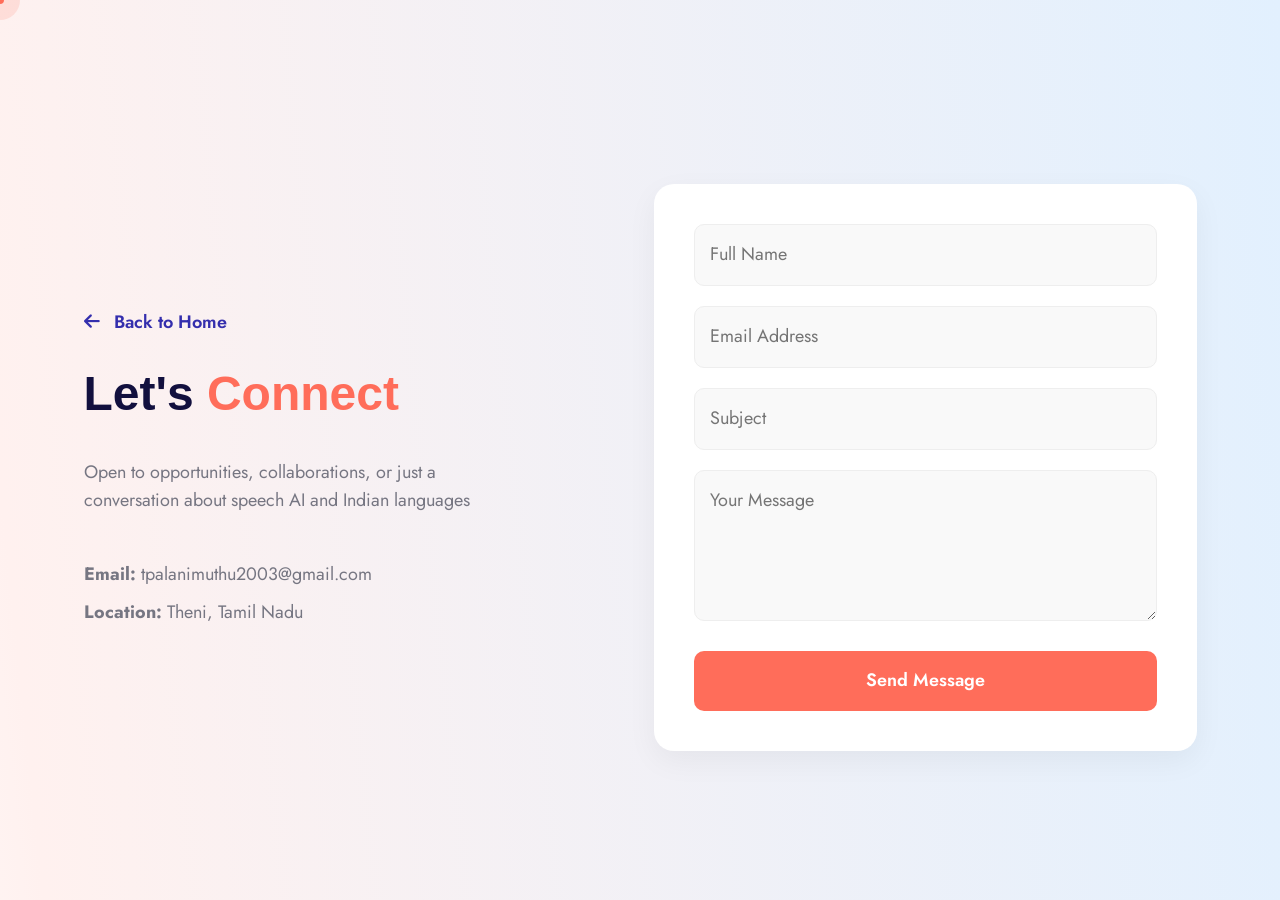
==== contact.html @ 1217cc66 "Add files via upload" ====
<!DOCTYPE html>
<html class="no-js" lang="en">

<head>
  <meta charset="utf-8">
  <meta http-equiv="x-ua-compatible" content="ie=edge">
  <meta name="viewport" content="width=device-width, initial-scale=1">
  <meta name="author" content="Palanimuthu T">
  <link rel="icon" href="assets/img/favicon.png">
  <title>Contact | Palanimuthu T</title>
  <link rel="stylesheet" href="assets/css/plugins/bootstrap.min.css">
  <link rel="stylesheet" href="assets/css/plugins/fontawesome.min.css">
  <link rel="stylesheet" href="assets/css/plugins/animate.css">
  <link rel="stylesheet" href="assets/css/style.css">
  <style>
    .cs_form_field { width: 100%; padding: 15px; border: 1px solid #eee; background: #f9f9f9; margin-bottom: 20px; transition: 0.3s; }
    .cs_form_field:focus { border-color: #342EAD; outline: none; background: #fff; }
    .cs_full_height { min-height: 100vh; display: flex; align-items: center; }

    /* Success overlay */
    #success-overlay {
      display: none;
      position: fixed;
      inset: 0;
      background: rgba(0,0,0,0.5);
      z-index: 9999;
      align-items: center;
      justify-content: center;
    }
    #success-overlay.show {
      display: flex;
    }
    .success-box {
      background: #fff;
      border-radius: 20px;
      padding: 50px 40px;
      text-align: center;
      max-width: 380px;
      width: 90%;
      box-shadow: 0 20px 60px rgba(0,0,0,0.15);
    }
    .checkmark-circle {
      width: 80px;
      height: 80px;
      border-radius: 50%;
      background: #ff6d5a;
      display: flex;
      align-items: center;
      justify-content: center;
      margin: 0 auto 20px;
      animation: popIn 0.4s ease;
    }
    .checkmark-circle i {
      color: #fff;
      font-size: 36px;
    }
    @keyframes popIn {
      0% { transform: scale(0); opacity: 0; }
      70% { transform: scale(1.15); }
      100% { transform: scale(1); opacity: 1; }
    }
    .success-box h3 {
      font-size: 22px;
      font-weight: 700;
      margin-bottom: 10px;
      color: #111;
    }
    .success-box p {
      color: #666;
      font-size: 15px;
      margin-bottom: 24px;
    }
    .success-close {
      background: #ff6d5a;
      color: #fff;
      border: none;
      padding: 12px 30px;
      border-radius: 8px;
      font-size: 15px;
      cursor: pointer;
    }
  </style>
</head>

<body>
  <div class="cs_preloader cs_center">
    <div class="cs_preloader_in"></div>
  </div>

  <!-- Success Overlay -->
  <div id="success-overlay">
    <div class="success-box">
      <div class="checkmark-circle">
        <i class="fas fa-check"></i>
      </div>
      <h3>Message Sent!</h3>
      <button class="success-close" onclick="closeSuccess()">Close</button>
    </div>
  </div>

  <main>
    <section class="cs_hero cs_style_2 cs_filled_bg cs_full_height" data-src="assets/img/bg/hero_bg_2.svg">
      <div class="container">
        <div class="row align-items-center">
          
          <!-- Left Side -->
          <div class="col-lg-5">
            <div class="cs_section_heading cs_style_1">
              <div class="mb-4">
                <a href="index.html" class="cs_font_18 cs_accent_color_2 cs_semi_bold">
                  <i class="fas fa-arrow-left me-2"></i> Back to Home
                </a>
              </div>
              <h2 class="cs_section_title cs_font_48 cs_semi_bold">Let's <span class="cs_accent_color">Connect</span></h2>
              <p class="cs_height_20"></p>
              <p class="cs_font_18">Open to opportunities, collaborations, or just a conversation about speech AI and Indian languages</p><br>
              
              <div class="cs_contact_info_boxes cs_mt_30">
                <p class="mb-2"><strong>Email:</strong> tpalanimuthu2003@gmail.com</p>
                <p class="mb-0"><strong>Location:</strong> Theni, Tamil Nadu</p>
              </div>
            </div>
          </div>

          <!-- Right Side -->
          <div class="col-lg-6 offset-lg-1">
            <div class="cs_white_bg cs_radius_20" style="padding: 40px; box-shadow: 0px 10px 30px rgba(0,0,0,0.05);">
              
              <form id="contact-form" action="https://api.web3forms.com/submit" method="POST">
                <input type="hidden" name="access_key" value="e2d8f630-9759-4cd4-87b4-bacd0fdb68c5">
                <input type="text" name="Name" class="cs_form_field cs_radius_10" placeholder="Full Name" required>
                <input type="email" name="Email" class="cs_form_field cs_radius_10" placeholder="Email Address" required>
                <input type="text" name="Subject" class="cs_form_field cs_radius_10" placeholder="Subject">
                <textarea name="Message" rows="4" class="cs_form_field cs_radius_10" placeholder="Your Message" required></textarea>
                <button type="submit" class="cs_btn cs_style_1 w-100">
                  <span>Send Message</span>
                </button>
              </form>

            </div>
          </div>

        </div>
      </div>
    </section>
  </main>

  <script src="https://cdnjs.cloudflare.com/ajax/libs/gsap/3.12.2/gsap.min.js"></script>
  <script src="assets/js/plugins/jquery-3.6.0.min.js"></script>
  <script src="assets/js/plugins/wow.min.js"></script>
  <script src="assets/js/main.js"></script>

  <script>
    const form = document.getElementById('contact-form');

    form.addEventListener('submit', async function(e) {
      e.preventDefault();

      const data = new FormData(form);

      const response = await fetch('https://api.web3forms.com/submit', {
        method: 'POST',
        body: data
      });

      const result = await response.json();

      if (result.success) {
        form.reset();
        document.getElementById('success-overlay').classList.add('show');
      }
    });

    function closeSuccess() {
      document.getElementById('success-overlay').classList.remove('show');
    }
  </script>

</body>
</html>
---- assets/css/style.css ----
/*--------------------------------------------------------------
>> TABLE OF CONTENTS:
----------------------------------------------------------------
1. Typography
2. Spacing
3. General
4. Header
5. Button
6. Preloader
7. Custom Cursor
8. Footer
9. Hero
10. Tab
11. Comments
12. Paginations
13. Iconbox
14. Progressbar
15. About
16. Shape
17. Error page
18. Isotope
19. Section Heading
20. Brand
21. Blog
22. Testimonial
23. Portfolio
24. FunFact
25. Form
26. Catagory
27. Video Popup
--------------------------------------------------------------*/
/*--------------------------------------------------------------
## Basic Color
----------------------------------------------------------------*/
/*--------------------------------------------------------------
1. Typography
----------------------------------------------------------------*/
/* Google Fonts */
@import url("https://fonts.googleapis.com/css2?family=Jost:wght@400;500;600;700&amp;family=Lexend+Deca:wght@400;500;600;700;800&amp;display=swap");
body,
html {
  color: #767682;
  font-family: "Jost", sans-serif;
  font-size: 18px;
  font-weight: 400;
  line-height: 1.666em;
  overflow-x: hidden;
  background-color: #f9fbff;
}

h1,
h2,
h3,
h4,
h5,
h6 {
  clear: both;
  color: #12103e;
  padding: 0;
  margin: 0 0 20px 0;
  font-weight: 600;
  line-height: 1.3em;
  font-family: "Lexend Deca", sans-serif;
}

.cs_primary_font {
  font-family: "Lexend Deca", sans-serif;
}

.cs_secondary_font {
  font-family: "Jost", sans-serif;
}

h1 {
  font-size: 56px;
}

h2 {
  font-size: 42px;
}

h3 {
  font-size: 30px;
}

h4 {
  font-size: 24px;
}

h5 {
  font-size: 18px;
}

h6 {
  font-size: 16px;
}

p {
  margin-bottom: 15px;
  line-height: 1.6em;
}

ul {
  margin: 0 0 25px 0;
  padding-left: 20px;
  list-style: square outside none;
}

ol {
  padding-left: 20px;
  margin-bottom: 25px;
}

dfn,
cite,
em,
i {
  font-style: italic;
}

blockquote {
  margin: 0 15px;
  font-style: italic;
  font-size: 20px;
  line-height: 1.6em;
  margin: 0;
}

address {
  margin: 0 0 15px;
}

img {
  border: 0;
  max-width: 100%;
  height: auto;
}

a {
  color: inherit;
  text-decoration: none;
  -webkit-transition: all 0.3s ease;
  transition: all 0.3s ease;
}

button {
  color: inherit;
  -webkit-transition: all 0.3s ease;
  transition: all 0.3s ease;
}

a:hover {
  text-decoration: none;
  color: #ff6d5a;
}

table {
  width: 100%;
  margin-bottom: 25px;
}
table th {
  font-weight: 600;
  color: #767682;
}
table td,
table th {
  border-top: 1px solid #4d4d4d;
  padding: 11px 10px;
}

dl {
  margin-bottom: 25px;
}
dl dt {
  font-weight: 600;
}

b,
strong {
  font-weight: bold;
}

pre {
  color: #767682;
  border: 1px solid #4d4d4d;
  font-size: 18px;
  padding: 25px;
  border-radius: 5px;
}

kbd {
  font-size: 100%;
  background-color: #767682;
  border-radius: 5px;
}

input,
textarea {
  color: #12103e;
}

/*--------- Font size--------*/
.cs_font_14 {
  font-size: 14px;
}

.cs_font_15 {
  font-size: 15px;
}

.cs_font_16 {
  font-size: 16px;
}

.cs_font_20 {
  font-size: 20px;
}

.cs_font_24 {
  font-size: 24px;
}

.cs_font_28 {
  font-size: 28px;
}

.cs_font_36 {
  font-size: 36px;
}

.cs_font_48 {
  font-size: 48px;
}
@media (max-width: 1199px) {
  .cs_font_48 {
    font-size: 42px;
  }
}

.cs_font_92 {
  font-size: 92px;
}

.cs_font_69 {
  font-size: 69px;
}
.cs_font_38 {
  font-size: 38px;
}
@media (max-width: 1400px) {
  .cs_font_92 {
    font-size: 75px;
  }
}
@media (max-width: 1199px) {
  .cs_font_92 {
    font-size: 70px;
  }
}
@media (max-width: 767px) {
  .cs_font_92 {
    font-size: 56px;
  }
}
@media (max-width: 500px) {
  .cs_font_92 {
    font-size: 46px;
  }
}
@media (max-width: 380px) {
  .cs_font_92 {
    font-size: 42px;
  }
}

/*--------- Font weight--------*/
.cs_light {
  font-weight: 300;
}

.cs_normal {
  font-weight: 400;
}

.cs_medium {
  font-weight: 500;
}

.cs_semi_bold {
  font-weight: 600;
}

.cs_bold {
  font-weight: 700;
}

.cs_extra_bold {
  font-weight: 800;
}

.cs_black {
  font-weight: 900;
}

.cs_letter_spacing_15 {
  letter-spacing: 1.5px;
}

/*----------Responsive------------*/
@media only screen and (max-width: 991px) {
  br {
    display: none;
  }
  h2 {
    font-size: 36px;
    margin-bottom: 10px;
  }
  /*----------Font size------------*/
  .cs_font_20 {
    font-size: 20px;
  }
  .cs_font_24 {
    font-size: 24px;
  }
  .cs_font_28 {
    font-size: 24px;
  }
  .cs_font_48 {
    font-size: 42px;
  }
}
/*--------------------------------------------------------------
  2. Spacing
----------------------------------------------------------------*/
@media screen and (min-width: 992px) {
  .cs_height_1 {
    height: 1px !important;
  }
  .cs_height_2 {
    height: 2px !important;
  }
  .cs_height_3 {
    height: 3px !important;
  }
  .cs_height_4 {
    height: 4px !important;
  }
  .cs_height_5 {
    height: 5px !important;
  }
  .cs_height_6 {
    height: 6px !important;
  }
  .cs_height_7 {
    height: 7px !important;
  }
  .cs_height_8 {
    height: 8px !important;
  }
  .cs_height_9 {
    height: 9px !important;
  }
  .cs_height_10 {
    height: 10px !important;
  }
  .cs_height_11 {
    height: 11px !important;
  }
  .cs_height_12 {
    height: 12px !important;
  }
  .cs_height_13 {
    height: 13px !important;
  }
  .cs_height_14 {
    height: 14px !important;
  }
  .cs_height_15 {
    height: 15px !important;
  }
  .cs_height_16 {
    height: 16px !important;
  }
  .cs_height_17 {
    height: 17px !important;
  }
  .cs_height_18 {
    height: 18px !important;
  }
  .cs_height_19 {
    height: 19px !important;
  }
  .cs_height_20 {
    height: 20px !important;
  }
  .cs_height_21 {
    height: 21px !important;
  }
  .cs_height_22 {
    height: 22px !important;
  }
  .cs_height_23 {
    height: 23px !important;
  }
  .cs_height_24 {
    height: 24px !important;
  }
  .cs_height_25 {
    height: 25px !important;
  }
  .cs_height_26 {
    height: 26px !important;
  }
  .cs_height_27 {
    height: 27px !important;
  }
  .cs_height_28 {
    height: 28px !important;
  }
  .cs_height_29 {
    height: 29px !important;
  }
  .cs_height_30 {
    height: 30px !important;
  }
  .cs_height_31 {
    height: 31px !important;
  }
  .cs_height_32 {
    height: 32px !important;
  }
  .cs_height_33 {
    height: 33px !important;
  }
  .cs_height_34 {
    height: 34px !important;
  }
  .cs_height_35 {
    height: 35px !important;
  }
  .cs_height_36 {
    height: 36px !important;
  }
  .cs_height_37 {
    height: 37px !important;
  }
  .cs_height_38 {
    height: 38px !important;
  }
  .cs_height_39 {
    height: 39px !important;
  }
  .cs_height_40 {
    height: 40px !important;
  }
  .cs_height_41 {
    height: 41px !important;
  }
  .cs_height_42 {
    height: 42px !important;
  }
  .cs_height_43 {
    height: 43px !important;
  }
  .cs_height_44 {
    height: 44px !important;
  }
  .cs_height_45 {
    height: 45px !important;
  }
  .cs_height_46 {
    height: 46px !important;
  }
  .cs_height_47 {
    height: 47px !important;
  }
  .cs_height_48 {
    height: 48px !important;
  }
  .cs_height_49 {
    height: 49px !important;
  }
  .cs_height_50 {
    height: 50px !important;
  }
  .cs_height_51 {
    height: 51px !important;
  }
  .cs_height_52 {
    height: 52px !important;
  }
  .cs_height_53 {
    height: 53px !important;
  }
  .cs_height_54 {
    height: 54px !important;
  }
  .cs_height_55 {
    height: 55px !important;
  }
  .cs_height_56 {
    height: 56px !important;
  }
  .cs_height_57 {
    height: 57px !important;
  }
  .cs_height_58 {
    height: 58px !important;
  }
  .cs_height_59 {
    height: 59px !important;
  }
  .cs_height_60 {
    height: 60px !important;
  }
  .cs_height_61 {
    height: 61px !important;
  }
  .cs_height_62 {
    height: 62px !important;
  }
  .cs_height_63 {
    height: 63px !important;
  }
  .cs_height_64 {
    height: 64px !important;
  }
  .cs_height_65 {
    height: 65px !important;
  }
  .cs_height_66 {
    height: 66px !important;
  }
  .cs_height_67 {
    height: 67px !important;
  }
  .cs_height_68 {
    height: 68px !important;
  }
  .cs_height_69 {
    height: 69px !important;
  }
  .cs_height_70 {
    height: 70px !important;
  }
  .cs_height_71 {
    height: 71px !important;
  }
  .cs_height_72 {
    height: 72px !important;
  }
  .cs_height_73 {
    height: 73px !important;
  }
  .cs_height_74 {
    height: 74px !important;
  }
  .cs_height_75 {
    height: 75px !important;
  }
  .cs_height_76 {
    height: 76px !important;
  }
  .cs_height_77 {
    height: 77px !important;
  }
  .cs_height_78 {
    height: 78px !important;
  }
  .cs_height_79 {
    height: 79px !important;
  }
  .cs_height_80 {
    height: 80px !important;
  }
  .cs_height_81 {
    height: 81px !important;
  }
  .cs_height_82 {
    height: 82px !important;
  }
  .cs_height_83 {
    height: 83px !important;
  }
  .cs_height_84 {
    height: 84px !important;
  }
  .cs_height_85 {
    height: 85px !important;
  }
  .cs_height_86 {
    height: 86px !important;
  }
  .cs_height_87 {
    height: 87px !important;
  }
  .cs_height_88 {
    height: 88px !important;
  }
  .cs_height_89 {
    height: 89px !important;
  }
  .cs_height_90 {
    height: 90px !important;
  }
  .cs_height_91 {
    height: 91px !important;
  }
  .cs_height_92 {
    height: 92px !important;
  }
  .cs_height_93 {
    height: 93px !important;
  }
  .cs_height_94 {
    height: 94px !important;
  }
  .cs_height_95 {
    height: 95px !important;
  }
  .cs_height_96 {
    height: 96px !important;
  }
  .cs_height_97 {
    height: 97px !important;
  }
  .cs_height_98 {
    height: 98px !important;
  }
  .cs_height_99 {
    height: 99px !important;
  }
  .cs_height_100 {
    height: 100px !important;
  }
  .cs_height_101 {
    height: 101px !important;
  }
  .cs_height_102 {
    height: 102px !important;
  }
  .cs_height_103 {
    height: 103px !important;
  }
  .cs_height_104 {
    height: 104px !important;
  }
  .cs_height_105 {
    height: 105px !important;
  }
  .cs_height_106 {
    height: 106px !important;
  }
  .cs_height_107 {
    height: 107px !important;
  }
  .cs_height_108 {
    height: 108px !important;
  }
  .cs_height_109 {
    height: 109px !important;
  }
  .cs_height_110 {
    height: 110px !important;
  }
  .cs_height_111 {
    height: 111px !important;
  }
  .cs_height_112 {
    height: 112px !important;
  }
  .cs_height_113 {
    height: 113px !important;
  }
  .cs_height_114 {
    height: 114px !important;
  }
  .cs_height_115 {
    height: 115px !important;
  }
  .cs_height_116 {
    height: 116px !important;
  }
  .cs_height_117 {
    height: 117px !important;
  }
  .cs_height_118 {
    height: 118px !important;
  }
  .cs_height_119 {
    height: 119px !important;
  }
  .cs_height_120 {
    height: 120px !important;
  }
  .cs_height_121 {
    height: 121px !important;
  }
  .cs_height_122 {
    height: 122px !important;
  }
  .cs_height_123 {
    height: 123px !important;
  }
  .cs_height_124 {
    height: 124px !important;
  }
  .cs_height_125 {
    height: 125px !important;
  }
  .cs_height_126 {
    height: 126px !important;
  }
  .cs_height_127 {
    height: 127px !important;
  }
  .cs_height_128 {
    height: 128px !important;
  }
  .cs_height_129 {
    height: 129px !important;
  }
  .cs_height_130 {
    height: 130px !important;
  }
  .cs_height_131 {
    height: 131px !important;
  }
  .cs_height_132 {
    height: 132px !important;
  }
  .cs_height_133 {
    height: 133px !important;
  }
  .cs_height_134 {
    height: 134px !important;
  }
  .cs_height_135 {
    height: 135px !important;
  }
  .cs_height_136 {
    height: 136px !important;
  }
  .cs_height_137 {
    height: 137px !important;
  }
  .cs_height_138 {
    height: 138px !important;
  }
  .cs_height_139 {
    height: 139px !important;
  }
  .cs_height_140 {
    height: 140px !important;
  }
  .cs_height_141 {
    height: 141px !important;
  }
  .cs_height_142 {
    height: 142px !important;
  }
  .cs_height_143 {
    height: 143px !important;
  }
  .cs_height_144 {
    height: 144px !important;
  }
  .cs_height_145 {
    height: 145px !important;
  }
  .cs_height_146 {
    height: 146px !important;
  }
  .cs_height_147 {
    height: 147px !important;
  }
  .cs_height_148 {
    height: 148px !important;
  }
  .cs_height_149 {
    height: 149px !important;
  }
  .cs_height_150 {
    height: 150px !important;
  }
}
@media screen and (max-width: 991px) {
  .cs_height_lg_1 {
    height: 1px !important;
  }
  .cs_height_lg_2 {
    height: 2px !important;
  }
  .cs_height_lg_3 {
    height: 3px !important;
  }
  .cs_height_lg_4 {
    height: 4px !important;
  }
  .cs_height_lg_5 {
    height: 5px !important;
  }
  .cs_height_lg_6 {
    height: 6px !important;
  }
  .cs_height_lg_7 {
    height: 7px !important;
  }
  .cs_height_lg_8 {
    height: 8px !important;
  }
  .cs_height_lg_9 {
    height: 9px !important;
  }
  .cs_height_lg_10 {
    height: 10px !important;
  }
  .cs_height_lg_11 {
    height: 11px !important;
  }
  .cs_height_lg_12 {
    height: 12px !important;
  }
  .cs_height_lg_13 {
    height: 13px !important;
  }
  .cs_height_lg_14 {
    height: 14px !important;
  }
  .cs_height_lg_15 {
    height: 15px !important;
  }
  .cs_height_lg_16 {
    height: 16px !important;
  }
  .cs_height_lg_17 {
    height: 17px !important;
  }
  .cs_height_lg_18 {
    height: 18px !important;
  }
  .cs_height_lg_19 {
    height: 19px !important;
  }
  .cs_height_lg_20 {
    height: 20px !important;
  }
  .cs_height_lg_21 {
    height: 21px !important;
  }
  .cs_height_lg_22 {
    height: 22px !important;
  }
  .cs_height_lg_23 {
    height: 23px !important;
  }
  .cs_height_lg_24 {
    height: 24px !important;
  }
  .cs_height_lg_25 {
    height: 25px !important;
  }
  .cs_height_lg_26 {
    height: 26px !important;
  }
  .cs_height_lg_27 {
    height: 27px !important;
  }
  .cs_height_lg_28 {
    height: 28px !important;
  }
  .cs_height_lg_29 {
    height: 29px !important;
  }
  .cs_height_lg_30 {
    height: 30px !important;
  }
  .cs_height_lg_31 {
    height: 31px !important;
  }
  .cs_height_lg_32 {
    height: 32px !important;
  }
  .cs_height_lg_33 {
    height: 33px !important;
  }
  .cs_height_lg_34 {
    height: 34px !important;
  }
  .cs_height_lg_35 {
    height: 35px !important;
  }
  .cs_height_lg_36 {
    height: 36px !important;
  }
  .cs_height_lg_37 {
    height: 37px !important;
  }
  .cs_height_lg_38 {
    height: 38px !important;
  }
  .cs_height_lg_39 {
    height: 39px !important;
  }
  .cs_height_lg_40 {
    height: 40px !important;
  }
  .cs_height_lg_41 {
    height: 41px !important;
  }
  .cs_height_lg_42 {
    height: 42px !important;
  }
  .cs_height_lg_43 {
    height: 43px !important;
  }
  .cs_height_lg_44 {
    height: 44px !important;
  }
  .cs_height_lg_45 {
    height: 45px !important;
  }
  .cs_height_lg_46 {
    height: 46px !important;
  }
  .cs_height_lg_47 {
    height: 47px !important;
  }
  .cs_height_lg_48 {
    height: 48px !important;
  }
  .cs_height_lg_49 {
    height: 49px !important;
  }
  .cs_height_lg_50 {
    height: 50px !important;
  }
  .cs_height_lg_51 {
    height: 51px !important;
  }
  .cs_height_lg_52 {
    height: 52px !important;
  }
  .cs_height_lg_53 {
    height: 53px !important;
  }
  .cs_height_lg_54 {
    height: 54px !important;
  }
  .cs_height_lg_55 {
    height: 55px !important;
  }
  .cs_height_lg_56 {
    height: 56px !important;
  }
  .cs_height_lg_57 {
    height: 57px !important;
  }
  .cs_height_lg_58 {
    height: 58px !important;
  }
  .cs_height_lg_59 {
    height: 59px !important;
  }
  .cs_height_lg_60 {
    height: 60px !important;
  }
  .cs_height_lg_61 {
    height: 61px !important;
  }
  .cs_height_lg_62 {
    height: 62px !important;
  }
  .cs_height_lg_63 {
    height: 63px !important;
  }
  .cs_height_lg_64 {
    height: 64px !important;
  }
  .cs_height_lg_65 {
    height: 65px !important;
  }
  .cs_height_lg_66 {
    height: 66px !important;
  }
  .cs_height_lg_67 {
    height: 67px !important;
  }
  .cs_height_lg_68 {
    height: 68px !important;
  }
  .cs_height_lg_69 {
    height: 69px !important;
  }
  .cs_height_lg_70 {
    height: 70px !important;
  }
  .cs_height_lg_71 {
    height: 71px !important;
  }
  .cs_height_lg_72 {
    height: 72px !important;
  }
  .cs_height_lg_73 {
    height: 73px !important;
  }
  .cs_height_lg_74 {
    height: 74px !important;
  }
  .cs_height_lg_75 {
    height: 75px !important;
  }
  .cs_height_lg_76 {
    height: 76px !important;
  }
  .cs_height_lg_77 {
    height: 77px !important;
  }
  .cs_height_lg_78 {
    height: 78px !important;
  }
  .cs_height_lg_79 {
    height: 79px !important;
  }
  .cs_height_lg_80 {
    height: 80px !important;
  }
  .cs_height_lg_81 {
    height: 81px !important;
  }
  .cs_height_lg_82 {
    height: 82px !important;
  }
  .cs_height_lg_83 {
    height: 83px !important;
  }
  .cs_height_lg_84 {
    height: 84px !important;
  }
  .cs_height_lg_85 {
    height: 85px !important;
  }
  .cs_height_lg_86 {
    height: 86px !important;
  }
  .cs_height_lg_87 {
    height: 87px !important;
  }
  .cs_height_lg_88 {
    height: 88px !important;
  }
  .cs_height_lg_89 {
    height: 89px !important;
  }
  .cs_height_lg_90 {
    height: 90px !important;
  }
  .cs_height_lg_91 {
    height: 91px !important;
  }
  .cs_height_lg_92 {
    height: 92px !important;
  }
  .cs_height_lg_93 {
    height: 93px !important;
  }
  .cs_height_lg_94 {
    height: 94px !important;
  }
  .cs_height_lg_95 {
    height: 95px !important;
  }
  .cs_height_lg_96 {
    height: 96px !important;
  }
  .cs_height_lg_97 {
    height: 97px !important;
  }
  .cs_height_lg_98 {
    height: 98px !important;
  }
  .cs_height_lg_99 {
    height: 99px !important;
  }
  .cs_height_lg_100 {
    height: 100px !important;
  }
  .cs_height_lg_101 {
    height: 101px !important;
  }
  .cs_height_lg_102 {
    height: 102px !important;
  }
  .cs_height_lg_103 {
    height: 103px !important;
  }
  .cs_height_lg_104 {
    height: 104px !important;
  }
  .cs_height_lg_105 {
    height: 105px !important;
  }
  .cs_height_lg_106 {
    height: 106px !important;
  }
  .cs_height_lg_107 {
    height: 107px !important;
  }
  .cs_height_lg_108 {
    height: 108px !important;
  }
  .cs_height_lg_109 {
    height: 109px !important;
  }
  .cs_height_lg_110 {
    height: 110px !important;
  }
  .cs_height_lg_111 {
    height: 111px !important;
  }
  .cs_height_lg_112 {
    height: 112px !important;
  }
  .cs_height_lg_113 {
    height: 113px !important;
  }
  .cs_height_lg_114 {
    height: 114px !important;
  }
  .cs_height_lg_115 {
    height: 115px !important;
  }
  .cs_height_lg_116 {
    height: 116px !important;
  }
  .cs_height_lg_117 {
    height: 117px !important;
  }
  .cs_height_lg_118 {
    height: 118px !important;
  }
  .cs_height_lg_119 {
    height: 119px !important;
  }
  .cs_height_lg_120 {
    height: 120px !important;
  }
  .cs_height_lg_121 {
    height: 121px !important;
  }
  .cs_height_lg_122 {
    height: 122px !important;
  }
  .cs_height_lg_123 {
    height: 123px !important;
  }
  .cs_height_lg_124 {
    height: 124px !important;
  }
  .cs_height_lg_125 {
    height: 125px !important;
  }
  .cs_height_lg_126 {
    height: 126px !important;
  }
  .cs_height_lg_127 {
    height: 127px !important;
  }
  .cs_height_lg_128 {
    height: 128px !important;
  }
  .cs_height_lg_129 {
    height: 129px !important;
  }
  .cs_height_lg_130 {
    height: 130px !important;
  }
  .cs_height_lg_131 {
    height: 131px !important;
  }
  .cs_height_lg_132 {
    height: 132px !important;
  }
  .cs_height_lg_133 {
    height: 133px !important;
  }
  .cs_height_lg_134 {
    height: 134px !important;
  }
  .cs_height_lg_135 {
    height: 135px !important;
  }
  .cs_height_lg_136 {
    height: 136px !important;
  }
  .cs_height_lg_137 {
    height: 137px !important;
  }
  .cs_height_lg_138 {
    height: 138px !important;
  }
  .cs_height_lg_139 {
    height: 139px !important;
  }
  .cs_height_lg_140 {
    height: 140px !important;
  }
  .cs_height_lg_141 {
    height: 141px !important;
  }
  .cs_height_lg_142 {
    height: 142px !important;
  }
  .cs_height_lg_143 {
    height: 143px !important;
  }
  .cs_height_lg_144 {
    height: 144px !important;
  }
  .cs_height_lg_145 {
    height: 145px !important;
  }
  .cs_height_lg_146 {
    height: 146px !important;
  }
  .cs_height_lg_147 {
    height: 147px !important;
  }
  .cs_height_lg_148 {
    height: 148px !important;
  }
  .cs_height_lg_149 {
    height: 149px !important;
  }
  .cs_height_lg_150 {
    height: 150px !important;
  }
}
/*-----------------------------------------------------------
  3. General
-----------------------------------------------------------*/
.cs_mp_0 {
  list-style: none;
  margin: 0;
  padding: 0;
}

@media (min-width: 1400px) {
  .container {
    max-width: 1194px;
  }
}
hr {
  margin: 0;
  padding: 0;
  border: none;
  border-top: 1px solid #f2f1ff;
}

.cs_zoom {
  overflow: hidden;
}
.cs_zoom .cs_zoom_in {
  -webkit-transition: all 0.4s ease;
  transition: all 0.4s ease;
}
.cs_zoom:hover .cs_zoom_in {
  -webkit-transform: scale(1.07);
          transform: scale(1.07);
}

.cs_filled_bg {
  background-size: cover;
  background-repeat: no-repeat;
  background-position: center;
}

.cs_100_bg {
  background-size: 100% 100%;
}

.cs_center {
  display: -webkit-box;
  display: -ms-flexbox;
  display: flex;
  -webkit-box-align: center;
      -ms-flex-align: center;
          align-items: center;
  -webkit-box-pack: center;
      -ms-flex-pack: center;
          justify-content: center;
}

.cs_center_between {
  display: -webkit-box;
  display: -ms-flexbox;
  display: flex;
  -webkit-box-pack: justify;
      -ms-flex-pack: justify;
          justify-content: space-between;
  -webkit-box-align: center;
      -ms-flex-align: center;
          align-items: center;
}

/*-----------Gap--------------*/
@media (min-width: 1400px) {
  .cs_gap_40 {
    margin-left: -20px !important;
    margin-right: -20px !important;
  }
  .cs_gap_40 > * {
    padding-left: 20px !important;
    padding-right: 20px !important;
  }
  .cs_gap_70 {
    margin-left: -35px !important;
    margin-right: -35px !important;
  }
  .cs_gap_70 > * {
    padding-left: 35px !important;
    padding-right: 35px !important;
  }
}
.cs_gap_15 {
  gap: 15px;
}

.cs_gap_25 {
  gap: 25px;
}

.cs_gap_30 {
  gap: 30px;
}

/*------------Padding-------------*/
.cs_pl_70 {
  padding-left: 70px;
}

.cs_pr_50 {
  padding-right: 50px;
}

.cs_pr_65 {
  padding-right: 65px;
}

.cs_pl_50 {
  padding-left: 50px;
}

.cs_pr_20 {
  padding-right: 20px;
}

@media (max-width: 1199px) {
  .cs_pl_70 {
    padding-left: 0;
  }
  .cs_pr_50 {
    padding-right: 0;
  }
  .cs_pr_65 {
    padding-right: 0;
  }
  .cs_pl_50 {
    padding-left: 0;
  }
  .cs_pr_20 {
    padding-right: 0;
  }
}
/*------------Margin-------------*/
.cs_mr_20 {
  margin-right: 20px;
}

.cs_ml_20 {
  margin-left: 20px;
}

.cs_ml_30 {
  margin-left: 30px;
}

.cs_mr_30 {
  margin-right: 30px;
}

.cs_mt_40 {
  margin-top: 40px;
}

.cs_mb_25 {
  margin-bottom: 25px;
}

.cs_mb_10 {
  margin-bottom: 10px;
}

/*------------Border Radius-------------*/
.cs_radius_3 {
  border-radius: 3px;
}

.cs_radius_5 {
  border-radius: 5px !important;
}

.cs_radius_7 {
  border-radius: 7px;
}

.cs_radius_10 {
  border-radius: 10px;
}

.cs_radius_15 {
  border-radius: 15px;
}

.cs_radius_20 {
  border-radius: 20px;
}

/*------------Opacity-------------*/
.cs_opacity_03 {
  opacity: 0.3;
}

.cs_opacity_04 {
  opacity: 0.4;
}

.cs_opacity_05 {
  opacity: 0.5;
}

.cs_opacity_06 {
  opacity: 0.6;
}

.cs_opacity_07 {
  opacity: 0.7;
}

/*------------Transitions-------------*/
.cs_transition_1 {
  -webkit-transition: all 0.1s ease-in-out;
  transition: all 0.1s ease-in-out;
}

.cs_transition_2 {
  -webkit-transition: all 0.2s ease-in-out;
  transition: all 0.2s ease-in-out;
}

.cs_transition_3 {
  -webkit-transition: all 0.3s ease-in-out;
  transition: all 0.3s ease-in-out;
}

.cs_transition_4 {
  -webkit-transition: all 0.4s ease-in-out;
  transition: all 0.4s ease-in-out;
}

/*------------Transforms-------------*/
.cs_transform_up_hover_3:hover {
  -webkit-transform: translateY(-3px);
          transform: translateY(-3px);
}

.cs_transform_up_hover_5:hover {
  -webkit-transform: translateY(-5px);
          transform: translateY(-5px);
}

/*------------Colors-------------*/
.cs_white_color,
.cs_white_color_hover:hover {
  color: #fff;
}

.cs_white_bg,
.cs_white_bg_hover:hover {
  background-color: #fff;
}

.cs_primary_color,
.cs_primary_color_hover:hover {
  color: #12103e;
}

.cs_secondary_color,
.cs_secondary_color_hover:hover {
  color: #767682;
}

.cs_ternary_color,
.cs_ternary_color_hover:hover {
  color: #9e9eac;
}

.cs_accent_color,
.cs_accent_color_hover:hover {
  color: #ff6d5a;
}

.cs_accent_color,
.cs_accent_color_hover:hover {
  color: #ff6d5a;
}

.cs_accent_color_2,
.cs_accent_color_2_hover:hover {
  color: #342ead;
}

.cs_gray_bg {
  background-color: #f9fbff;
}

/*--------custom text color----------*/
.cs_violet_text {
  color: #7771ff;
}

.cs_white_blue_text {
  color: #c3c1e8;
}

.cs_white_blue_text_2 {
  color: #b5b5c0;
}

.cs_gradient_text_2 {
  background: var(--gradient-1, linear-gradient(244deg, #8b85ff 0%, #ffeae8 100%));
  background-clip: text;
  -webkit-background-clip: text;
  -webkit-text-fill-color: transparent;
}

.cs_gradient_text {
  background: linear-gradient(147deg, #342ead 0%, #ff6d5a 100%);
  background-clip: text;
  -webkit-background-clip: text;
  -webkit-text-fill-color: transparent;
  color: transparent;
}

.cs_gradient_border_text {
  background: linear-gradient(147deg, #342ead 0%, #ff6d5a 100%);
  background-clip: text;
  -webkit-background-clip: text;
  text-shadow: 4px transparent;
  -webkit-text-stroke: 4px transparent;
  color: initial;
}

/*------------Image_Box-------------*/
.cs_image_box.cs_style_1 .cs_about_shape {
  top: -45px;
  left: -35px;
}
.cs_image_box.cs_style_1 .cs_happy_client {
  -webkit-box-shadow: 5px 10px 60px 0px rgba(52, 46, 173, 0.15);
          box-shadow: 5px 10px 60px 0px rgba(52, 46, 173, 0.15);
  right: 7%;
  bottom: 18%;
  padding: 10px 15px;
}
@media (max-width: 575px) {
  .cs_image_box.cs_style_1 .cs_happy_client {
    bottom: 10%;
    padding: 10px;
  }
}
.cs_image_box.cs_style_1 .cs_happy_client .cs_emoji_text {
  font-size: 35px;
}
.cs_image_box.cs_style_1 .cs_happy_client .cs_font_16 {
  line-height: 18px;
}

.cs_image_box.cs_style_3 .cs_imagebox_shape_about_2 {
  top: 45px;
  right: 35px;
}
.cs_image_box.cs_style_3 .cs_happy_client {
  -webkit-box-shadow: 5px 10px 60px 0px rgba(52, 46, 173, 0.15);
          box-shadow: 5px 10px 60px 0px rgba(52, 46, 173, 0.15);
  right: -40px;
  bottom: 100px;
  padding: 10px 15px;
}
.cs_image_box.cs_style_3 .cs_happy_client .cs_emoji_text {
  font-size: 35px;
}
.cs_image_box.cs_style_3 .cs_happy_client .cs_font_16 {
  line-height: 18px;
}
@media (max-width: 1199px) {
  .cs_image_box.cs_style_3 .cs_happy_client {
    right: 50px;
    bottom: 50px;
    padding: 10px;
  }
}

.cs_image_box.cs_style_4 {
  display: block;
}

.cs_image_box.cs_style_5 {
  margin-top: -250px;
  border: 6px solid #fff;
}
.cs_image_box.cs_style_5 img {
  -webkit-filter: drop-shadow(0px 1px 2px rgba(34, 20, 94, 0.1));
          filter: drop-shadow(0px 1px 2px rgba(34, 20, 94, 0.1));
}
@media (max-width: 991px) {
  .cs_image_box.cs_style_5 {
    margin-top: -180px;
  }
}
@media (max-width: 575px) {
  .cs_image_box.cs_style_5 {
    margin-top: -120px;
  }
}
@media (max-width: 375px) {
  .cs_image_box.cs_style_5 {
    margin-top: -90px;
  }
}

/*----------Breadcump------------*/
.breadcrumb {
  margin: 0;
  font-size: 18px;
  -webkit-box-pack: center;
      -ms-flex-pack: center;
          justify-content: center;
  margin-top: 20px;
}
.breadcrumb a {
  color: #ff6d5a;
}

.breadcrumb-item + .breadcrumb-item::before {
  font-family: "Font Awesome 5 free";
  content: "\f105";
  font-weight: 900;
  color: #a9afb9;
  font-size: 14px;
}

.breadcrumb-item.active {
  color: #a9afb9;
}

/*----------Faq------------*/
.cs_faq.cs_style_1 {
  background: linear-gradient(124deg, #fff 0%, #fff4f2 100%);
  -webkit-box-shadow: 0px 1px 2px 0px rgba(26, 23, 83, 0.1);
          box-shadow: 0px 1px 2px 0px rgba(26, 23, 83, 0.1);
  padding: 25px 35px;
  margin-bottom: 30px;
}
.cs_faq.cs_style_1 .cs_faq_title {
  margin-bottom: 10px;
}
@media (max-width: 1400px) {
  .cs_faq.cs_style_1 {
    margin-bottom: 24px;
  }
}

.cs_title_search_wrap .cs_title {
  margin-bottom: 10px;
}
@media (min-width: 767px) {
  .cs_title_search_wrap {
    display: -webkit-box;
    display: -ms-flexbox;
    display: flex;
    -webkit-box-pack: justify;
        -ms-flex-pack: justify;
            justify-content: space-between;
    -webkit-box-align: center;
        -ms-flex-align: center;
            align-items: center;
  }
  .cs_title_search_wrap .cs_title {
    margin-bottom: 0;
  }
}

.cs_meta.cs_style_1 {
  -webkit-box-shadow: 0px 1px 2px 0px rgba(117, 63, 219, 0.15);
          box-shadow: 0px 1px 2px 0px rgba(117, 63, 219, 0.15);
  padding: 30px;
}
.cs_meta.cs_style_1 .cs_meta_avater_image {
  height: 60px;
  width: 60px;
  -webkit-box-flex: 0;
      -ms-flex: none;
          flex: none;
  border-radius: 50%;
}
.cs_meta.cs_style_1 .cs_meta_author {
  margin-bottom: 5px;
}
.cs_meta.cs_style_1 .cs_meta_title {
  color: #4e4d5a;
  margin-bottom: 10px;
}
.cs_meta.cs_style_1 .cs_meta_text {
  margin-bottom: 0;
}

.cs_gallery_grid {
  -webkit-column-count: 2;
     -moz-column-count: 2;
          column-count: 2;
  -webkit-column-gap: 30px;
     -moz-column-gap: 30px;
          column-gap: 30px;
  margin-bottom: -35px;
}
.cs_gallery_grid > * {
  padding-bottom: 35px;
}
@media (max-width: 575px) {
  .cs_gallery_grid {
    -webkit-column-gap: 20px;
       -moz-column-gap: 20px;
            column-gap: 20px;
    margin-bottom: -20px;
  }
  .cs_gallery_grid > * {
    padding-bottom: 20px;
  }
}
@media (max-width: 340px) {
  .cs_gallery_grid {
    -webkit-column-gap: 10px;
       -moz-column-gap: 10px;
            column-gap: 10px;
    margin-bottom: -10px;
  }
  .cs_gallery_grid > * {
    padding-bottom: 10px;
  }
}

.cs_grid_3 {
  -webkit-column-count: 3;
     -moz-column-count: 3;
          column-count: 3;
  -webkit-column-gap: 0px;
     -moz-column-gap: 0px;
          column-gap: 0px;
}
@media (max-width: 991px) {
  .cs_grid_3 {
    -webkit-column-count: 1;
       -moz-column-count: 1;
            column-count: 1;
  }
}

.cs_portfolio_btn_wrap {
  padding: 21% 6%;
}
@media (max-width: 991px) {
  .cs_portfolio_btn_wrap {
    padding: 40px 15px 0;
  }
}

/*--------------------------------------------------------------
  4. Header
----------------------------------------------------------------*/
.cs_site_header {
  position: relative;
  z-index: 101;
}

.cs_site_branding {
  display: inline-block;
}

.cs_site_header {
  position: absolute;
  width: 100%;
  left: 0;
  top: 0px;
  -webkit-transition: all 0.4s ease;
  transition: all 0.4s ease;
}

.cs_site_header.cs_style_1 .cs_main_header_in {
  display: -webkit-box;
  display: -ms-flexbox;
  display: flex;
  -webkit-box-align: center;
      -ms-flex-align: center;
          align-items: center;
  -ms-flex-wrap: wrap;
      flex-wrap: wrap;
  -webkit-box-pack: justify;
      -ms-flex-pack: justify;
          justify-content: space-between;
  height: 90px;
  position: relative;
}
.cs_site_header.cs_style_1 .cs_main_header_right {
  display: -webkit-box;
  display: -ms-flexbox;
  display: flex;
  -webkit-box-align: center;
      -ms-flex-align: center;
          align-items: center;
  height: 100%;
}
.cs_site_header.cs_style_1 .cs_btn {
  padding: 10px 27px;
}

.cs_site_header.cs_style_1.cs_sticky-active {
  background-color: #fff;
  -webkit-box-shadow: 0 10px 10px -10px rgba(33, 43, 53, 0.1);
          box-shadow: 0 10px 10px -10px rgba(33, 43, 53, 0.1);
}
.cs_site_header.cs_style_1.cs_color_1 {
  background: #fff;
  -webkit-box-shadow: 0px 1px 2px 0px rgba(52, 46, 173, 0.1);
          box-shadow: 0px 1px 2px 0px rgba(52, 46, 173, 0.1);
}
.cs_site_header.cs_style_1.cs_color_1 .cs_menu_toggle {
  color: #12103e;
}
.cs_site_header.cs_style_1.cs_color_2 .cs_nav {
  color: #83838b;
}
.cs_site_header.cs_style_1.cs_color_2.cs_gescout_sticky {
  background-color: #fff;
}
.cs_site_header.cs_style_1.cs_color_2 .cs_menu_toggle {
  color: #12103e;
}

.cs_site_header_full_width .container {
  max-width: 100%;
  padding: 0 115px;
}

.cs_site_header_style1 {
  border-bottom: 1px solid #1a188d;
}
.cs_site_header_style1 .cs_main_header_right {
  display: -webkit-box;
  display: -ms-flexbox;
  display: flex;
  -webkit-box-align: center;
      -ms-flex-align: center;
          align-items: center;
}
.cs_site_header_style1 .cs_nav + .cs_header_toolbox.cs_center {
  margin-left: 35px;
}
.cs_site_header_style1 .cs_nav .cs_nav_list > li.current-menu-item > a:before {
  bottom: -4px;
  background-color: #fff;
}

.cs_side_header {
  position: fixed;
  top: 0;
  right: 0px;
  width: 100%;
  z-index: 1000;
  height: 100vh;
  opacity: 0;
  visibility: hidden;
  -webkit-transition: all 0.4s ease;
  transition: all 0.4s ease;
}
.cs_side_header .cs_side_header_overlay {
  background-color: rgba(22, 22, 22, 0.5);
  height: inherit;
  width: inherit;
  left: inherit;
  top: inherit;
  position: inherit;
  cursor: -webkit-zoom-out;
  cursor: zoom-out;
  -webkit-transition: all 0.4s ease;
  transition: all 0.4s ease;
  opacity: 0;
}
.cs_side_header .cs_side_header_in {
  width: 500px;
  height: 100vh;
  background-color: #181818;
  -webkit-box-flex: 0;
      -ms-flex: none;
          flex: none;
  margin-left: auto;
  overflow: auto;
  padding: 90px 50px 50px 50px;
  position: relative;
  z-index: 2;
  right: -500px;
  -webkit-transition: all 0.4s ease;
  transition: all 0.4s ease;
}
.cs_side_header .cs_side_header_heading {
  font-size: 22px;
  line-height: 1.4em;
  margin: 0;
}
.cs_side_header .cs_side_header_title {
  font-size: 18px;
  margin-bottom: 25px;
}
.cs_side_header .cs_side_header_box {
  padding: 35px 0;
}
.cs_side_header .cs_close {
  opacity: 0;
}
.cs_side_header.active {
  opacity: 1;
  visibility: visible;
}
.cs_side_header.active .cs_side_header_overlay,
.cs_side_header.active .cs_close {
  opacity: 1;
}
.cs_side_header.active .cs_side_header_in {
  right: 0;
}
.cs_side_header .cs_side_header_shape {
  height: 257px;
  width: 257px;
  overflow: hidden;
  position: fixed;
  pointer-events: none;
  z-index: -1;
  bottom: 0;
  right: 0;
}
.cs_side_header .cs_side_header_shape::before {
  content: "";
  position: absolute;
  height: 100%;
  width: 100%;
  right: -90px;
  bottom: -80px;
  overflow: hidden;
  background-color: #000;
  border-radius: 50%;
}

.cs_close {
  position: fixed;
  right: 30px;
  top: 30px;
  height: 25px;
  width: 25px;
  border-radius: 50%;
  border: 2px solid currentColor;
  background-color: transparent;
  color: #fff;
  cursor: pointer;
  z-index: 2;
  z-index: 100;
}
.cs_close::before, .cs_close::after {
  content: "";
  position: absolute;
  width: 50%;
  height: 2px;
  background-color: currentColor;
  left: 50%;
  top: 50%;
  margin-left: -25%;
  margin-top: -1px;
  -webkit-transform: rotate(-45deg);
          transform: rotate(-45deg);
}
.cs_close::before {
  -webkit-transform: rotate(45deg);
          transform: rotate(45deg);
}
.cs_close:hover {
  color: #ff6d5a;
  -webkit-transform: scale(1.05);
          transform: scale(1.05);
}

.cs_header_badge {
  position: absolute;
  right: 5px;
  top: 0;
  font-size: 12px;
  background-color: #ff6d5a;
  color: #fff;
  display: inline-block;
  line-height: 1.6em;
  padding: 0px 7px;
  border-radius: 3px;
}

@media screen and (max-width: 1199px) {
  .cs_main_header .container {
    max-width: 100%;
  }
  .cs_site_header.cs_style_1 .cs_nav {
    display: -webkit-box;
    display: -ms-flexbox;
    display: flex;
  }
}
.cs_nav ul {
  margin: 0;
  padding: 0;
  list-style: none;
}

.cs_sticky_header {
  position: fixed !important;
  width: 100%;
  z-index: 999;
}

.cs_gescout_sticky {
  position: fixed !important;
  top: -110px;
  opacity: 0;
  -webkit-transition: all 0.4s ease;
  transition: all 0.4s ease;
  background-color: #000;
}

.cs_gescout_show {
  top: 0 !important;
  opacity: 1;
}

.cs_site_branding {
  display: inline-block;
}

@media screen and (min-width: 1200px) {
  .cs_main_header {
    position: relative;
  }
  .cs_main_header .container-fluid {
    padding-right: 40px;
    padding-left: 40px;
  }
  .cs_main_header_center,
  .cs_top_header_center {
    position: absolute;
    left: 50%;
    top: 50%;
    -webkit-transform: translate(-50%, -50%);
            transform: translate(-50%, -50%);
  }
  .cs_site_header.cs_style_1 .cs_main_header_center {
    display: -webkit-box;
    display: -ms-flexbox;
    display: flex;
    -webkit-box-pack: center;
        -ms-flex-pack: center;
            justify-content: center;
    -webkit-box-align: center;
        -ms-flex-align: center;
            align-items: center;
    height: 100%;
    width: 100%;
    max-width: calc(100% - 300px);
  }
  .cs_site_header.cs_style_1 .cs_main_header_left {
    height: 100%;
    display: -webkit-box;
    display: -ms-flexbox;
    display: flex;
    -webkit-box-pack: center;
        -ms-flex-pack: center;
            justify-content: center;
    -webkit-box-align: center;
        -ms-flex-align: center;
            align-items: center;
  }
  .cs_nav {
    display: -webkit-box;
    display: -ms-flexbox;
    display: flex;
    -webkit-box-align: center;
        -ms-flex-align: center;
            align-items: center;
    height: 100%;
    color: #b5b5c0;
  }
  .cs_nav .cs_nav_list {
    display: -webkit-box !important;
    display: -ms-flexbox !important;
    display: flex !important;
    -ms-flex-wrap: wrap;
        flex-wrap: wrap;
    height: inherit;
  }
  .cs_nav .cs_nav_list > li {
    margin-right: 40px;
    height: inherit;
  }
  .cs_nav .cs_nav_list > li.active > a {
    color: #ff6d5a;
  }
  .cs_nav .cs_nav_list > li:last-child {
    margin-right: 0;
  }
  .cs_nav .cs_nav_list > li > a {
    padding: 10px 0;
    display: -webkit-inline-box;
    display: -ms-inline-flexbox;
    display: inline-flex;
    position: relative;
    height: inherit;
    -webkit-box-align: center;
        -ms-flex-align: center;
            align-items: center;
  }
  .cs_nav .cs_nav_list > li > ul {
    left: 0;
    top: calc(100% + 15px);
  }
  .cs_nav .cs_nav_list > li:hover > ul {
    top: 100%;
    opacity: 1;
    visibility: visible;
    -webkit-transition: all 0.4s ease;
    transition: all 0.4s ease;
  }
  .cs_nav .cs_nav_list > li.menu-item-has-children > a {
    position: relative;
  }
  .cs_nav .cs_nav_list > li.menu-item-has-children > a::after {
    content: "";
    display: none;
    height: 8px;
    width: 8px;
    border: 2px solid #fff;
    -webkit-transform: rotate(45deg);
            transform: rotate(45deg);
    border-left: 0;
    border-top: 0;
    margin-left: 6px;
    position: relative;
    top: -2px;
    border-radius: 0px 0px 2px 0px;
  }
  .cs_nav .cs_nav_list li:not(.cs_mega_menu) {
    position: relative;
  }
  .cs_nav .cs_nav_list ul {
    width: 260px;
    position: absolute;
    background: linear-gradient(261deg, #fff -5.9%, #fff1ef 23.95%, #e0f0ff 160.95%);
    -webkit-box-shadow: 1px 1px 2px 0px rgba(19, 16, 63, 0.1);
            box-shadow: 1px 1px 2px 0px rgba(19, 16, 63, 0.1);
    border-top: 2px solid #ff6d5a;
    padding: 10px 0;
    z-index: 100;
    opacity: 0;
    visibility: hidden;
    display: block !important;
    border-radius: 0px 0px 10px 10px;
    -webkit-transition: all 0.1s ease;
    transition: all 0.1s ease;
    color: #767682;
  }
  .cs_nav .cs_nav_list ul li:hover ul {
    top: 0px;
  }
  .cs_nav .cs_nav_list ul li:hover > ul {
    opacity: 1;
    visibility: visible;
    -webkit-transition: all 0.4s ease;
    transition: all 0.4s ease;
  }
  .cs_nav .cs_nav_list ul a {
    display: block;
    line-height: inherit;
    padding: 10px 20px;
  }
  .cs_nav .cs_nav_list ul ul {
    top: 15px;
    left: 100%;
  }
  .cs_menu_toggle,
  .cs_menu_dropdown_toggle {
    display: none;
  }
  .cs_nav .cs_nav_list .cs_mega_wrapper {
    width: 1296px !important;
    left: 50%;
    -webkit-transform: translateX(-50%);
            transform: translateX(-50%);
    display: -webkit-box !important;
    display: -ms-flexbox !important;
    display: flex !important;
    position: absolute;
    padding: 5px 15px 10px;
  }
  .cs_nav .cs_nav_list .cs_mega_wrapper a {
    padding: 5px 10px;
    font-size: 90%;
    text-align: center;
  }
  .cs_nav .cs_nav_list .cs_mega_wrapper a img {
    border-radius: 5px;
    border: 1px solid rgba(181, 181, 181, 0.1);
    -webkit-transition: all 0.5s ease;
    transition: all 0.5s ease;
  }
  .cs_nav .cs_nav_list .cs_mega_wrapper a:hover img {
    border-color: rgba(255, 109, 90, 0.6);
  }
  .cs_nav .cs_nav_list .cs_mega_wrapper > li {
    -webkit-box-flex: 1;
        -ms-flex: 1;
            flex: 1;
    padding: 10px 0;
  }
  .cs_nav .cs_nav_list .cs_mega_wrapper > li > a:hover {
    background-color: transparent;
  }
  .cs_nav .cs_nav_list .cs_mega_wrapper > li ul {
    position: initial;
    border: none;
    padding: 0;
    width: 100%;
    -webkit-box-shadow: none;
            box-shadow: none;
    background-color: transparent;
  }
  .cs_nav .cs_nav_list .cs_mega_wrapper > li ul > li:not(:last-child) {
    margin-bottom: 20px;
  }
  .cs_nav .cs_nav_list .cs_mega_menu:hover .cs_mega_wrapper li ul {
    opacity: 1;
    visibility: visible;
  }
  .cs_nav .cs_nav_list > li ul:not(.cs_mega_wrapper) .menu-item-has-children > a {
    position: relative;
  }
}
@media screen and (max-width: 1400px) {
  .cs_nav .cs_nav_list .cs_mega_wrapper {
    width: 1116px !important;
  }
  .cs_site-branding {
    max-width: 190px;
  }
  .cs_site_header_full_width .container {
    max-width: 100%;
  }
}
@media screen and (max-width: 1199px) {
  .cs_main_header_right .cs_btn {
    margin-right: 50px;
  }
  .cs_nav .cs_nav_list .cs_mega_wrapper {
    width: 100% !important;
  }
  .cs_site_header_full_width .container {
    padding: 0 15px;
  }
  .cs_menu_dropdown_toggle {
    position: absolute;
    height: 30px;
    width: 30px;
    right: 20px;
    top: 5px;
  }
  .cs_menu_dropdown_toggle:before, .cs_menu_dropdown_toggle:after {
    content: "";
    display: block;
    position: absolute;
    left: 50%;
    top: 50%;
    -webkit-transform: translate(-50%, -50%);
            transform: translate(-50%, -50%);
    height: 2px;
    width: 10px;
    background-color: #767682;
    -webkit-transition: all 0.3s ease;
    transition: all 0.3s ease;
  }
  .cs_menu_dropdown_toggle:before {
    -webkit-transform: translate(-50%, -50%) rotate(90deg);
            transform: translate(-50%, -50%) rotate(90deg);
  }
  .cs_menu_dropdown_toggle.active:before {
    -webkit-transform: translate(-50%, -50%) rotate(0deg);
            transform: translate(-50%, -50%) rotate(0deg);
  }
  .cs_nav {
    color: #fff;
  }
  .cs_nav .cs_nav_list {
    border-top: 2px solid #ff6d5a !important;
    border-top-left-radius: 5px;
    border-top-right-radius: 5px;
    position: absolute;
    width: 100%;
    left: 0;
    right: 0;
    background-color: #181818;
    padding: 10px 0;
    display: none;
    top: 100%;
    border-top: 1px solid rgba(77, 77, 77, 0.3215686275);
    border-bottom: 1px solid rgba(77, 77, 77, 0.3215686275);
    overflow: auto;
    max-height: calc(100vh - 80px);
    line-height: 1.6em;
  }
  .cs_nav .cs_nav_list ul {
    padding-left: 15px;
    display: none;
  }
  .cs_nav .cs_nav_list a {
    display: block;
    padding: 8px 20px;
  }
  .cs_nav .menu-item-has-children {
    position: relative;
  }
  /*Mobile Menu Button*/
  .cs_menu_toggle {
    display: inline-block;
    width: 30px;
    height: 27px;
    cursor: pointer;
    position: absolute;
    top: 27px;
    right: 30px;
  }
  .cs_menu_toggle span,
  .cs_menu_toggle span:before,
  .cs_menu_toggle span:after {
    width: 100%;
    height: 2px;
    background-color: currentColor;
    display: block;
  }
  .cs_menu_toggle span {
    margin: 0 auto;
    position: relative;
    top: 12px;
    -webkit-transition-duration: 0s;
            transition-duration: 0s;
    -webkit-transition-delay: 0.2s;
            transition-delay: 0.2s;
  }
  .cs_menu_toggle span:before {
    content: "";
    position: absolute;
    margin-top: -9px;
    -webkit-transition-property: margin, -webkit-transform;
    transition-property: margin, -webkit-transform;
    transition-property: margin, transform;
    transition-property: margin, transform, -webkit-transform;
    -webkit-transition-duration: 0.2s;
            transition-duration: 0.2s;
    -webkit-transition-delay: 0.2s, 0s;
            transition-delay: 0.2s, 0s;
  }
  .cs_menu_toggle span:after {
    content: "";
    position: absolute;
    margin-top: 9px;
    -webkit-transition-property: margin, -webkit-transform;
    transition-property: margin, -webkit-transform;
    transition-property: margin, transform;
    transition-property: margin, transform, -webkit-transform;
    -webkit-transition-duration: 0.2s;
            transition-duration: 0.2s;
    -webkit-transition-delay: 0.2s, 0s;
            transition-delay: 0.2s, 0s;
  }
  .cs_site_header.cs_style_1 .cs_menu_toggle {
    top: 50%;
    right: 0px;
    margin-top: -13px;
  }
  .cs_toggle_active span {
    background-color: rgba(0, 0, 0, 0);
    -webkit-transition-delay: 0.2s;
            transition-delay: 0.2s;
  }
  .cs_toggle_active span:before {
    margin-top: 0;
    -webkit-transform: rotate(45deg);
            transform: rotate(45deg);
    -webkit-transition-delay: 0s, 0.2s;
            transition-delay: 0s, 0.2s;
  }
  .cs_toggle_active span:after {
    margin-top: 0;
    -webkit-transform: rotate(-45deg);
            transform: rotate(-45deg);
    -webkit-transition-delay: 0s, 0.2s;
            transition-delay: 0s, 0.2s;
  }
  .cs_header_toolbox {
    margin-right: 50px;
  }
  .cs_nav .cs_nav_list a {
    position: relative;
  }
  .cs_site_header.cs_style_1 .cs_main_header_in {
    height: 80px;
  }
  .cs_hamburger span {
    height: 3px;
  }
  .cs_site_header .current-menu-item > a:before {
    display: none;
  }
  .cs_site_header.cs_style_1 .cs_main_header_center .cs_site_branding {
    position: absolute;
    left: 0px;
    top: 50%;
    -webkit-transform: translateY(-50%);
            transform: translateY(-50%);
  }
  .cs_site_header.cs_style_1 {
    top: 0;
  }
  .cs_toolbox {
    margin-right: 45px;
  }
  .cs_site_header.cs_style_1 .cs_icon_btn {
    width: 38px;
    height: 38px;
  }
  .cs_toolbox,
  .cs_side_header {
    display: none;
  }
  .cs_nav .cs_nav_list .cs_mega_wrapper ul {
    display: block;
  }
  .cs_nav .cs_nav_list .cs_mega_wrapper ul .cs_nav_list_img {
    display: none;
  }
}
@media screen and (max-width: 991px) {
  .cs_site_header .container {
    max-width: 100%;
  }
}
@media screen and (max-width: 575px) {
  .cs_site-branding {
    max-width: 150px;
  }
  .cs_main_header_right .cs_btn.cs_style_1 {
    display: none;
  }
  .cs_hamburger_wrap .cs_hamburger {
    margin-right: 0;
  }
}
/*--------------------------------------------------------------
  5. Button
----------------------------------------------------------------*/
.cs_btn.cs_style_1 {
  display: -webkit-inline-box;
  display: -ms-inline-flexbox;
  display: inline-flex;
  -webkit-box-pack: center;
      -ms-flex-pack: center;
          justify-content: center;
  -webkit-box-align: center;
      -ms-flex-align: center;
          align-items: center;
  border: none;
  outline: none;
  background-color: #ff6d5a;
  color: #fff;
  font-weight: 600;
  padding: 13px 37px;
  cursor: pointer;
  overflow: hidden;
  border-radius: 10px;
  text-shadow: 0px 40px 0px currentColor;
}
.cs_btn.cs_style_1 span {
  -webkit-transition: -webkit-transform 0.7s cubic-bezier(0.68, -0.55, 0.265, 1.55);
  transition: -webkit-transform 0.7s cubic-bezier(0.68, -0.55, 0.265, 1.55);
  transition: transform 0.7s cubic-bezier(0.68, -0.55, 0.265, 1.55);
  transition: transform 0.7s cubic-bezier(0.68, -0.55, 0.265, 1.55), -webkit-transform 0.7s cubic-bezier(0.68, -0.55, 0.265, 1.55);
}
.cs_btn.cs_style_1:hover span {
  -webkit-transform: translateY(-40px);
          transform: translateY(-40px);
}
@media (max-width: 991px) {
  .cs_btn.cs_style_1 {
    height: 46px;
    padding: 0 30px;
  }
}

/*-----------Circle Button------------*/
.cs_circle_btn.cs_style_1 {
  height: 36px;
  width: 36px;
  background: rgba(255, 109, 90, 0.1);
  display: -webkit-inline-box;
  display: -ms-inline-flexbox;
  display: inline-flex;
  cursor: pointer;
  overflow: hidden !important;
  position: relative;
  -webkit-transition: all 0.3s ease-in-out;
  transition: all 0.3s ease-in-out;
}
.cs_circle_btn.cs_style_1 > * {
  position: absolute;
  -webkit-transition: inherit;
  transition: inherit;
}
.cs_circle_btn.cs_style_1 > *:first-child {
  -webkit-transform: translate(-20px, 20px);
          transform: translate(-20px, 20px);
}
.cs_circle_btn.cs_style_1:hover > * {
  -webkit-transform: translate(0, 0);
          transform: translate(0, 0);
  -webkit-transition: inherit;
  transition: inherit;
}
.cs_circle_btn.cs_style_1:hover > *:last-child {
  -webkit-transform: translate(20px, -20px);
          transform: translate(20px, -20px);
}

.cs_circle_btn.cs_style_1.cs_type_1 {
  background: rgba(52, 46, 173, 0.1);
}

/*-----------Button text------------*/
.cs_text_btn {
  position: relative;
  -webkit-transition: all 0.4s ease;
  transition: all 0.4s ease;
}
.cs_text_btn::before, .cs_text_btn::after {
  content: "";
  position: absolute;
  left: 0;
  bottom: 0;
  background-color: currentColor;
  -webkit-transition: all 0.4s ease;
  transition: all 0.4s ease;
}
.cs_text_btn::before {
  height: 1px;
  width: 100%;
}
.cs_text_btn::after {
  bottom: -1px;
  height: 2px;
  width: 0;
}
.cs_text_btn:hover::after {
  width: 100%;
}

/*----------Player button------------*/
.cs_player.cs_style_1 {
  height: 62px;
  width: 62px;
  -webkit-animation: pulse-border 1s linear infinite;
          animation: pulse-border 1s linear infinite;
}
@-webkit-keyframes pulse-border {
  0% {
    -webkit-box-shadow: 0 0 0 0 rgba(255, 255, 255, 0.3), 0 0 0 20px rgba(255, 255, 255, 0.3);
            box-shadow: 0 0 0 0 rgba(255, 255, 255, 0.3), 0 0 0 20px rgba(255, 255, 255, 0.3);
  }
  100% {
    -webkit-box-shadow: 0 0 0 20px rgba(255, 255, 255, 0.3), 0 0 0 50px rgba(255, 255, 255, 0);
            box-shadow: 0 0 0 20px rgba(255, 255, 255, 0.3), 0 0 0 50px rgba(255, 255, 255, 0);
  }
}
@keyframes pulse-border {
  0% {
    -webkit-box-shadow: 0 0 0 0 rgba(255, 255, 255, 0.3), 0 0 0 20px rgba(255, 255, 255, 0.3);
            box-shadow: 0 0 0 0 rgba(255, 255, 255, 0.3), 0 0 0 20px rgba(255, 255, 255, 0.3);
  }
  100% {
    -webkit-box-shadow: 0 0 0 20px rgba(255, 255, 255, 0.3), 0 0 0 50px rgba(255, 255, 255, 0);
            box-shadow: 0 0 0 20px rgba(255, 255, 255, 0.3), 0 0 0 50px rgba(255, 255, 255, 0);
  }
}
.cs_player.cs_style_1:hover {
  scale: 1.5;
}

/*--------------------------------------------------------------
  6. Preloader
----------------------------------------------------------------*/
.cs_preloader {
  position: fixed;
  z-index: 99999;
  top: 0;
  width: 100%;
  height: 100vh;
  background: linear-gradient(261deg, #fff -5.9%, #fff1ef 23.95%, #e0f0ff 160.95%);
}

.cs_preloader_bg {
  text-align: center;
  height: 100%;
  width: 100%;
}

.cs_preloader_in {
  width: 120px;
  height: 120px;
  position: relative;
  display: -webkit-box;
  display: -ms-flexbox;
  display: flex;
  -webkit-box-align: center;
      -ms-flex-align: center;
          align-items: center;
  -webkit-box-pack: center;
      -ms-flex-pack: center;
          justify-content: center;
  padding: 28px;
  border: 3px solid rgba(255, 109, 90, 0.2);
  border-radius: 50%;
}

.cs_preloader_in:after {
  content: "";
  border-width: 3px;
  border-style: solid;
  border-color: transparent;
  border-top-color: #ff6d5a;
  border-radius: 50%;
  position: absolute;
  width: calc(100% + 6px);
  height: calc(100% + 6px);
  left: 50%;
  top: 50%;
  -webkit-animation: spin 1s ease-in-out infinite;
          animation: spin 1s ease-in-out infinite;
  margin-left: -60px;
  margin-top: -60px;
}

.cs_preloader_in::before {
  content: "";
  height: 10px;
  width: 10px;
  border-radius: 50%;
  position: absolute;
  left: 45%;
  top: 45%;
  -webkit-transform: translate(-50%, -50%);
          transform: translate(-50%, -50%);
  background-color: #342ead;
  -webkit-animation: rotation_3 3s ease-in-out infinite;
          animation: rotation_3 3s ease-in-out infinite;
}

@-webkit-keyframes spin {
  0% {
    -webkit-transform: rotate(0deg);
            transform: rotate(0deg);
  }
  100% {
    -webkit-transform: rotate(360deg);
            transform: rotate(360deg);
  }
}
@keyframes spin {
  0% {
    -webkit-transform: rotate(0deg);
            transform: rotate(0deg);
  }
  100% {
    -webkit-transform: rotate(360deg);
            transform: rotate(360deg);
  }
}
/*--------------------------------------------------------------
  7. Custom Cursor
----------------------------------------------------------------*/
.cs_cursor_lg,
.cs_cursor_sm {
  position: fixed;
  border-radius: 50%;
  -webkit-transform: translate(-50%, -50%);
          transform: translate(-50%, -50%);
  z-index: 9999;
}
@media (max-width: 991px) {
  .cs_cursor_lg,
  .cs_cursor_sm {
    display: none !important;
  }
}

.cs_cursor_lg {
  width: 40px;
  height: 40px;
  background-color: rgba(255, 109, 90, 0.15);
  left: 0;
  top: 0;
  pointer-events: none;
  -webkit-transition: 0.15s;
  transition: 0.15s;
}

.cs_cursor_sm {
  width: 8px;
  height: 8px;
  background-color: #ff6d5a;
  left: 0;
  top: 0;
  pointer-events: none;
  -webkit-transition: 0.2s;
  transition: 0.2s;
}

@media (max-width: 991px) {
  .cs_cursor_lg,
  .cs_cursor_sm {
    display: none !important;
  }
}
/*--------------------------------------------------------------
  8. Footer
----------------------------------------------------------------*/
.cs_footer.cs_style_1 .cs_footer_cta {
  display: -webkit-box;
  display: -ms-flexbox;
  display: flex;
  -ms-flex-pack: distribute;
      justify-content: space-around;
  -webkit-box-align: center;
      -ms-flex-align: center;
          align-items: center;
  gap:  25px 30px;
  padding: 80px 0;
}
.cs_footer.cs_style_1 .cs_footer_cta h2 {
  margin: 0;
}
.cs_footer.cs_style_1 .cs_btn.cs_style_1 {
  padding: 15px 35px;
}
.cs_footer.cs_style_1 .cs_copyright {
  text-align: center;
  padding: 21px 0;
  position: relative;
  color: #b5b5c0;
}
.cs_footer.cs_style_1 .cs_copyright::before {
  content: "";
  height: 1px;
  width: 915px;
  position: absolute;
  left: 50%;
  -webkit-transform: translateX(-50%);
          transform: translateX(-50%);
  top: 0;
  background: -webkit-gradient(linear, right top, left top, from(rgba(24, 20, 95, 0)), color-stop(49.48%, #211c78), to(rgba(24, 20, 95, 0)));
  background: linear-gradient(270deg, rgba(24, 20, 95, 0) 0%, #211c78 49.48%, rgba(24, 20, 95, 0) 100%);
}
@media (max-width: 991px) {
  .cs_footer.cs_style_1 .cs_footer_cta {
    display: block;
    text-align: center;
    padding-top: 65px;
  }
  .cs_footer.cs_style_1 .cs_footer_cta h2 {
    margin-bottom: 20px;
  }
}

/*--------------------------------------------------------------
  9. Hero
----------------------------------------------------------------*/
.cs_hero.cs_style_1 {
  position: relative;
  height: 100vh;
  min-height: 700px;
  max-height: 1100px;
  background-position: bottom center;
}
@media (max-width: 767px) {
  .cs_hero.cs_style_1 {
    height: initial;
  }
}
.cs_hero.cs_style_1 .cs_hero_box {
  display: -webkit-box;
  display: -ms-flexbox;
  display: flex;
  -webkit-box-pack: center;
      -ms-flex-pack: center;
          justify-content: center;
  position: relative;
  width: 100%;
  padding: 8% 12px 70px;
  height: 100%;
}
.cs_hero.cs_style_1 .cs_hero_box::before {
  content: "";
  position: absolute;
  height: 150px;
  width: 1284px;
  background: -webkit-gradient(linear, left top, left bottom, from(rgba(9, 7, 45, 0)), to(#09072d));
  background: linear-gradient(180deg, rgba(9, 7, 45, 0) 0%, #09072d 100%);
  bottom: 50px;
  left: 50%;
  -webkit-transform: translateX(-50%);
          transform: translateX(-50%);
  z-index: 1;
}
@media (max-width: 767px) {
  .cs_hero.cs_style_1 .cs_hero_box::before {
    bottom: 0px;
  }
}
@media (max-width: 767px) {
  .cs_hero.cs_style_1 .cs_hero_box {
    padding: 120px 12px 0px;
    height: initial;
  }
  .cs_hero.cs_style_1 .cs_hero_box img {
    max-width: 400px;
  }
}
.cs_hero.cs_style_1 .cs_hero_box_in {
  position: absolute;
  bottom: 11%;
  text-align: center;
  z-index: 1;
  padding-left: 15px;
  padding-right: 15px;
}
.cs_hero.cs_style_1 .cs_hero_title {
  line-height: 1.1em;
  margin-bottom: 8px;
}
.cs_hero.cs_style_1 .cs_hero_subtitle {
  line-height: 1.33em;
  color: #b5b5c0;
  margin: 0;
}
@media (max-width: 767px) {
  .cs_hero.cs_style_1 .cs_hero_subtitle {
    font-size: 18px;
  }
}
.cs_hero.cs_style_1 .cs_hero_info {
  z-index: 99;
  top: 42%;
  left: 50%;
  -webkit-transform: translate(-50%, -50%);
          transform: translate(-50%, -50%);
  position: absolute;
}
@media (max-width: 767px) {
  .cs_hero.cs_style_1 .cs_hero_info {
    position: initial;
    -webkit-transform: initial;
            transform: initial;
    padding-top: 50px;
    padding-bottom: 50px;
  }
}
.cs_hero.cs_style_1 .cs_hero_left ul li {
  margin-bottom: 40px;
}
.cs_hero.cs_style_1 .cs_hero_left ul li:last-child {
  margin: 0;
}
.cs_hero.cs_style_1 .cs_hero_meta {
  border-radius: 0px 35px 35px 0px;
  background: linear-gradient(237deg, #110d59 0%, #09072d 100%);
  min-width: 220px;
  min-height: 70px;
  padding-left: 23px;
}
.cs_hero.cs_style_1 .cs_hero_meta .cs_dot {
  position: relative;
}
.cs_hero.cs_style_1 .cs_hero_meta .cs_dot::before {
  position: absolute;
  content: "";
  height: 8px;
  width: 8px;
  background-color: currentColor;
  top: 50%;
  -webkit-transform: translateY(-50%);
          transform: translateY(-50%);
  left: -23px;
  border-radius: 50%;
}

.cs_hero.cs_style_2 {
  max-height: 1050px;
  min-height: 100vh;
  padding: 145px 0 110px;
  overflow: hidden;
  display: -webkit-box;
  display: -ms-flexbox;
  display: flex;
  -webkit-box-align: center;
      -ms-flex-align: center;
          align-items: center;
  position: relative;
  /* Home 2 hero img box inside general */
}
@media (max-width: 1199px) {
  .cs_hero.cs_style_2 .cs_font_36 {
    font-size: 32px;
  }
}
@media (max-width: 1199px) {
  .cs_hero.cs_style_2 {
    max-height: initial;
    min-height: initial;
    padding: 175px 0 110px;
  }
}
@media (max-width: 991px) {
  .cs_hero.cs_style_2 {
    padding: 120px 0 110px;
  }
  .cs_hero.cs_style_2 .row.align-items-center {
    -webkit-box-orient: vertical;
    -webkit-box-direction: reverse;
        -ms-flex-direction: column-reverse;
            flex-direction: column-reverse;
  }
}
.cs_hero.cs_style_2 .cs_hero_meta {
  line-height: 58px;
}
.cs_hero.cs_style_2 .cs_hero_title {
  line-height: 102px;
  margin-bottom: 15px;
}
@media (max-width: 991px) {
  .cs_hero.cs_style_2 .cs_hero_title {
    line-height: initial;
  }
}
.cs_hero.cs_style_2 .cs_hero_title .cs_gradient_border_text {
  color: #f4f1f5;
}
.cs_hero.cs_style_2 .cs_hero_subtitle {
  margin-bottom: 35px;
}
@media (max-width: 991px) {
  .cs_hero.cs_style_2 .cs_hero_subtitle {
    font-size: 30px;
  }
}
.cs_hero.cs_style_2 .cs_social_btns {
  margin-bottom: 50px;
  -ms-flex-wrap: wrap;
      flex-wrap: wrap;
  gap: 15px 30px;
}
.cs_hero.cs_style_2 .cs_hero_text {
  margin-bottom: 50px;
}
.cs_hero.cs_style_2 .cs_btns {
  display: -webkit-box;
  display: -ms-flexbox;
  display: flex;
  -ms-flex-wrap: wrap;
      flex-wrap: wrap;
  -webkit-box-align: center;
      -ms-flex-align: center;
          align-items: center;
  gap: 35px;
}
@media (max-width: 1400px) {
  .cs_hero.cs_style_2 .cs_btns {
    gap: 25px;
  }
}
.cs_hero.cs_style_2 .cs_hero_image_box {
  width: 606px;
  height: 838px;
  background-position: top center;
  text-align: center;
  top: 100px;
  left: 54%;
  position: absolute;
  background-size: contain;
}
@media (max-width: 1550px) {
  .cs_hero.cs_style_2 .cs_hero_image_box {
    top: 70px;
    left: 62%;
    width: 500px;
    height: 690px;
  }
}
@media (max-width: 1199px) {
  .cs_hero.cs_style_2 .cs_hero_image_box {
    top: 10px;
    left: 50%;
  }
}
@media (max-width: 991px) {
  .cs_hero.cs_style_2 .cs_hero_image_box {
    position: relative;
    left: initial;
    top: initial;
    margin-left: auto;
    margin-right: auto;
    margin-bottom: 60px;
    -webkit-transform: scale(1);
            transform: scale(1);
  }
}
@media (max-width: 575px) {
  .cs_hero.cs_style_2 .cs_hero_image_box {
    width: 100%;
    height: initial;
    padding-bottom: 140%;
  }
}
.cs_hero.cs_style_2 .cs_hero_image_box .cs_imagebox_img {
  position: absolute;
  top: 105px;
  -webkit-animation: up_and_down 2.5s alternate infinite;
          animation: up_and_down 2.5s alternate infinite;
}
@media (max-width: 1550px) {
  .cs_hero.cs_style_2 .cs_hero_image_box .cs_imagebox_img {
    top: 70px;
  }
  .cs_hero.cs_style_2 .cs_hero_image_box .cs_imagebox_img img {
    max-height: 100%;
  }
}
@-webkit-keyframes up_and_down {
  0% {
    -webkit-transform: translateY(-10px);
            transform: translateY(-10px);
  }
  100% {
    -webkit-transform: translateY(10px);
            transform: translateY(10px);
  }
}
@keyframes up_and_down {
  0% {
    -webkit-transform: translateY(-10px);
            transform: translateY(-10px);
  }
  100% {
    -webkit-transform: translateY(10px);
            transform: translateY(10px);
  }
}
.cs_hero.cs_style_2 .cs_hero_image_box .cs_happy_client {
  right: 0px;
  top: 30%;
  padding: 10px 15px;
  background: linear-gradient(261deg, #fff -5.9%, #fff1ef 23.95%, #e0f0ff 160.95%);
  -webkit-box-shadow: 1px 1px 2px 0px rgba(19, 16, 63, 0.1);
          box-shadow: 1px 1px 2px 0px rgba(19, 16, 63, 0.1);
  text-align: left;
}
.cs_hero.cs_style_2 .cs_hero_image_box .cs_happy_client .cs_emoji_text {
  font-size: 35px;
}
.cs_hero.cs_style_2 .cs_hero_image_box .cs_happy_client .cs_font_16 {
  line-height: 18px;
}
.cs_hero.cs_style_2 .cs_btn.cs_style_1 {
  padding: 15px 35px;
}

.cs_hero.cs_style_3 {
  height: 480px;
}
.cs_hero.cs_style_3 .cs_gradient_border_text {
  color: #eef0f8;
}
.cs_hero.cs_style_3 .cs_hero_title {
  margin-bottom: 0px;
  line-height: 1.1em;
}

.cs_hero.cs_style_3.cs_type_1 {
  height: 520px;
}

.cs_hero.cs_style_3.cs_type_2 {
  height: 670px;
}
@media (max-width: 991px) {
  .cs_hero.cs_style_3.cs_type_2 {
    height: 520px;
  }
}

/*----------Responsive------------*/
@media only screen and (max-width: 1536px) {
  .cs_hero.cs_style_1 .cs_hero_box_in {
    bottom: 8%;
  }
}
@media only screen and (max-width: 1440px) {
  .cs_hero.cs_style_1 .cs_hero_box_in {
    bottom: 7%;
  }
}
@media only screen and (max-width: 1366px) {
  .cs_hero.cs_style_1 .cs_hero_box_in {
    bottom: 6%;
  }
}
@media only screen and (max-width: 1280px) {
  .cs_hero.cs_style_1 .cs_hero_box_in {
    bottom: 5%;
  }
}
@media only screen and (max-width: 991px) {
  .cs_hero.cs_style_1 .cs_hero_meta {
    padding-left: 40px;
  }
}
@media only screen and (max-width: 767px) {
  .cs_hero.cs_style_1 .cs_hero_box_in {
    bottom: 30px;
  }
}
.cs_gradient_text {
  white-space: nowrap;
}
/*--------------------------------------------------------------
  9. Social Btns
----------------------------------------------------------------*/
.cs_social.cs_style_1 {
  margin-bottom: 20px;
  padding-left: 30px;
}

.cs_social.cs_style_2 {
  -webkit-box-shadow: 0px 1px 2px 0px rgba(43, 23, 131, 0.15);
          box-shadow: 0px 1px 2px 0px rgba(43, 23, 131, 0.15);
  width: 70px;
  overflow: hidden;
  border-radius: 10px;
}
.cs_social.cs_style_2 .cs_social_title {
  border-radius: 10px 10px 0px 0px;
  border-bottom: 1px solid #e9e7ff;
  background: -webkit-gradient(linear, left top, left bottom, from(rgba(246, 245, 255, 0)), to(#f6f5ff));
  background: linear-gradient(180deg, rgba(246, 245, 255, 0) 0%, #f6f5ff 100%);
  padding: 10px;
}
.cs_social.cs_style_2 .cs_social_wrap a {
  display: block;
  text-align: center;
  padding: 10px 0;
}
.cs_social.cs_style_2 .cs_social_wrap a svg {
  -webkit-transition: all 0.4s ease-in-out;
  transition: all 0.4s ease-in-out;
}
.cs_social.cs_style_2 .cs_social_wrap a:hover svg {
  scale: 1.5;
}
@media (max-width: 991px) {
  .cs_social.cs_style_2 {
    display: -webkit-inline-box;
    display: -ms-inline-flexbox;
    display: inline-flex;
    width: initial;
    gap: 0;
    margin-bottom: 30px;
  }
  .cs_social.cs_style_2 .cs_social_title {
    line-height: 40px;
    padding: 0 20px;
    border-radius: 0;
    background: -webkit-gradient(linear, left top, right top, from(rgba(246, 245, 255, 0.1)), to(#f1f1f1));
    background: linear-gradient(90deg, rgba(246, 245, 255, 0.1) 0%, #f1f1f1 100%);
  }
  .cs_social.cs_style_2 .cs_social_wrap {
    gap: 20px;
  }
  .cs_social.cs_style_2 .cs_social_wrap a {
    display: -webkit-inline-box;
    display: -ms-inline-flexbox;
    display: inline-flex;
    -webkit-box-align: center;
        -ms-flex-align: center;
            align-items: center;
    -webkit-box-pack: center;
        -ms-flex-pack: center;
            justify-content: center;
    height: 40px;
    width: 40px;
    padding: 0;
  }
}

/*--------------------------------------------------------------
  10. Tab
----------------------------------------------------------------*/
.cs_tabs.cs_style_1 .cs_tab_links {
  display: -webkit-box;
  display: -ms-flexbox;
  display: flex;
  gap: 48px;
  margin-bottom: 15px;
}
@media (max-width: 1199px) {
  .cs_tabs.cs_style_1 .cs_tab_links {
    margin-bottom: 20px;
    gap: 30px;
  }
}
@media (max-width: 575px) {
  .cs_tabs.cs_style_1 .cs_tab_links {
    margin-bottom: 10px;
  }
}
.cs_tabs.cs_style_1 .cs_tab_links li.active {
  color: #ff6d5a;
}

.cs_tab {
  display: none;
}
.cs_tab.active {
  display: block;
}

/*--------------------------------------------------------------
  11. Comments
----------------------------------------------------------------*/
.cs_comment_wrap {
  padding: 10px 30px;
  margin-bottom: 40px;
}

.cs_comment.cs_style_1 {
  padding: 15px 0;
}
.cs_comment.cs_style_1 .cs_comment_avater_image {
  height: 60px;
  width: 60px;
  -webkit-box-flex: 0;
      -ms-flex: none;
          flex: none;
  border-radius: 50%;
}
.cs_comment.cs_style_1 .cs_comment_author {
  margin-bottom: 5px;
}
.cs_comment.cs_style_1 .cs_comment_title {
  color: #4e4d5a;
  margin-bottom: 10px;
}
@media (min-width: 767px) {
  .cs_comment.cs_style_1 .cs_comment_date_and_title {
    display: -webkit-box;
    display: -ms-flexbox;
    display: flex;
    -webkit-box-align: center;
        -ms-flex-align: center;
            align-items: center;
    gap: 45px;
  }
}
.cs_comment.cs_style_1 .cs_comment_info > div {
  margin-bottom: 15px;
}

/*--------------------------------------------------------------
  12. Paginations
----------------------------------------------------------------*/
.cs_pagenation.cs_style_1 ul {
  display: -webkit-box;
  display: -ms-flexbox;
  display: flex;
  gap: 10px;
  -ms-flex-wrap: wrap;
      flex-wrap: wrap;
}
.cs_pagenation.cs_style_1 ul li > a {
  min-height: 40px;
  min-width: 40px;
  text-align: center;
  border-radius: 50%;
  font-weight: 700;
  padding: 5px;
  display: -webkit-inline-box;
  display: -ms-inline-flexbox;
  display: inline-flex;
  -webkit-box-align: center;
      -ms-flex-align: center;
          align-items: center;
  -webkit-box-pack: center;
      -ms-flex-pack: center;
          justify-content: center;
}
.cs_pagenation.cs_style_1 ul li.active a {
  color: #ff6d5a;
}
.cs_pagenation.cs_style_1 ul li.prev, .cs_pagenation.cs_style_1 ul li.next {
  border: 1px solid #c2c2c7;
  border-radius: 50%;
  -webkit-transition: all 0.3s ease-in-out;
  transition: all 0.3s ease-in-out;
}
.cs_pagenation.cs_style_1 ul li.prev:hover, .cs_pagenation.cs_style_1 ul li.next:hover {
  border-color: #ff6d5a;
}
.cs_pagenation.cs_style_1 ul li.next {
  border-color: #ff6d5a;
}
.cs_pagenation.cs_style_1 ul li.next a {
  color: #ff6d5a;
}

/*--------------------------------------------------------------
  13. Iconbox
----------------------------------------------------------------*/
.cs_iconbox.cs_style_1 {
  border-radius: 20px 20px 0px 0px;
  background: -webkit-gradient(linear, left top, left bottom, color-stop(12.5%, rgba(255, 255, 255, 0)), to(#fff));
  background: linear-gradient(180deg, rgba(255, 255, 255, 0) 12.5%, #fff 100%);
  -webkit-box-shadow: 0px 20px 80px 0px rgba(0, 0, 0, 0.15);
          box-shadow: 0px 20px 80px 0px rgba(0, 0, 0, 0.15);
}
@media (max-width: 991px) {
  .cs_iconbox.cs_style_1 {
    margin-bottom: 60px;
  }
}
.cs_iconbox.cs_style_1 .cs_iconbox_in {
  padding: 1px 15px 25px;
}
@media (min-width: 1400px) {
  .cs_iconbox.cs_style_1 .cs_iconbox_in {
    padding: 1px 30px 25px;
  }
}
.cs_iconbox.cs_style_1 .cs_iconbox_icon {
  height: 70px;
  width: 70px;
  margin-top: -35px;
  -webkit-box-shadow: 0px 10px 40px 0px rgba(0, 0, 0, 0.12);
          box-shadow: 0px 10px 40px 0px rgba(0, 0, 0, 0.12);
  margin-bottom: 22px;
  padding: 10px;
}
.cs_iconbox.cs_style_1 .cs_iconbox_mini_title {
  letter-spacing: 1.5px;
  line-height: 1.5em;
  margin-bottom: 0;
}
.cs_iconbox.cs_style_1 .cs_iconbox_title {
  line-height: 1.35em;
  line-height: 1.2em;
  margin-bottom: 15px;
}
.cs_iconbox.cs_style_1 .cs_iconbox_subtitle {
  margin-bottom: 32px;
}
.cs_iconbox.cs_style_1 .cs_iconbox_btn {
  position: relative;
}
.cs_iconbox.cs_style_1 .cs_iconbox_btn:hover .cs_circle_btn {
  color: #fff;
  background-color: #ff6d5a;
}
.cs_iconbox.cs_style_1 .cs_iconbox_btn_text {
  padding-right: 30px;
}
.cs_iconbox.cs_style_1 .cs_iconbox_btn_text::after {
  content: "";
  position: absolute;
  height: 1px;
  width: 105px;
  background-color: #e7e6f4;
  top: 50%;
  left: 100%;
}
.cs_iconbox.cs_style_1:hover .cs_circle_btn.cs_style_1 {
  background-color: #ff6d5a;
  color: #fff;
}
.cs_iconbox.cs_style_1:hover .cs_iconbox_btn:hover .cs_circle_btn.cs_style_1 > * {
  -webkit-transform: translate(0, 0);
          transform: translate(0, 0);
}
.cs_iconbox.cs_style_1:hover .cs_iconbox_btn:hover .cs_circle_btn.cs_style_1 > *:last-child {
  -webkit-transform: translate(20px, -20px);
          transform: translate(20px, -20px);
}

.cs_iconbox.cs_style_2 {
  -webkit-box-shadow: 0px 1px 2px 0px rgba(14, 12, 51, 0.1);
          box-shadow: 0px 1px 2px 0px rgba(14, 12, 51, 0.1);
  margin-bottom: 40px;
  background-color: #fff;
}
.cs_iconbox.cs_style_2:last-child {
  margin: 0;
}
.cs_iconbox.cs_style_2 .cs_iconbox_in {
  padding: 20px 0;
  padding-right: 40px;
  padding-left: 30px;
  display: -webkit-box;
  display: -ms-flexbox;
  display: flex;
  gap: 30px;
}
@media (max-width: 575px) {
  .cs_iconbox.cs_style_2 .cs_iconbox_in {
    padding: 20px;
  }
}
@media (max-width: 575px) and (max-width: 375px) {
  .cs_iconbox.cs_style_2 .cs_iconbox_in {
    -webkit-box-orient: vertical;
    -webkit-box-direction: normal;
        -ms-flex-direction: column;
            flex-direction: column;
    gap: 15px;
  }
}
.cs_iconbox.cs_style_2 .cs_iconbox_icon {
  height: 80px;
  width: 80px;
  padding: 10px;
}
@media (max-width: 375px) {
  .cs_iconbox.cs_style_2 .cs_iconbox_icon {
    height: 70px;
    width: 70px;
    background-color: rgba(52, 46, 173, 0.1);
    border-radius: 50%;
    padding: 20px;
  }
}
.cs_iconbox.cs_style_2 .cs_iconbox_title {
  color: #342ead;
  -webkit-transition: all 0.4s ease-in-out;
  transition: all 0.4s ease-in-out;
}
.cs_iconbox.cs_style_2 .cs_circle_btn {
  background-color: transparent;
  border: 2px solid #cdcbff;
}
.cs_iconbox.cs_style_2:hover {
  -webkit-transform: rotate(-5deg);
          transform: rotate(-5deg);
  -webkit-box-shadow: 0px 1px 2px 0px rgba(14, 12, 51, 0.1), 5px 30px 40px 0px rgba(14, 12, 51, 0.1);
          box-shadow: 0px 1px 2px 0px rgba(14, 12, 51, 0.1), 5px 30px 40px 0px rgba(14, 12, 51, 0.1);
}
@media (max-width: 991px) {
  .cs_iconbox.cs_style_2:hover {
    -webkit-transform: rotate(0) translateY(-5px);
            transform: rotate(0) translateY(-5px);
  }
}
.cs_iconbox.cs_style_2:hover .cs_iconbox_title {
  color: #ff6d5a;
}
.cs_iconbox.cs_style_2:hover .cs_circle_btn {
  background-color: #ff6d5a;
  color: #fff;
  border: transparent;
}

.cs_iconbox.cs_style_3 {
  gap: 30px;
  margin-bottom: 47px;
}
.cs_iconbox.cs_style_3 .cs_iconbox_icon {
  height: 62px;
  width: 62px;
  padding: 10px;
  position: relative;
}
.cs_iconbox.cs_style_3 .cs_iconbox_icon::after {
  position: absolute;
  content: "";
  height: 100%;
  width: 2px;
  top: 100%;
  left: 50%;
  -webkit-transform: translateX(-50%);
          transform: translateX(-50%);
  background: -webkit-gradient(linear, left top, right top, color-stop(50%, #342ead), color-stop(50%, transparent)), -webkit-gradient(linear, left top, right top, color-stop(50%, #342ead), color-stop(50%, transparent)), -webkit-gradient(linear, left bottom, left top, color-stop(50%, #342ead), color-stop(50%, transparent)), -webkit-gradient(linear, left bottom, left top, color-stop(50%, #342ead), color-stop(50%, transparent));
  background: linear-gradient(90deg, #342ead 50%, transparent 50%), linear-gradient(90deg, #342ead 50%, transparent 50%), linear-gradient(0deg, #342ead 50%, transparent 50%), linear-gradient(0deg, #342ead 50%, transparent 50%);
  background-repeat: repeat-x, repeat-x, repeat-y, repeat-y;
  background-size: 10px 2px, 10px 2px, 2px 10px, 2px 10px;
  background-position: 0;
  -webkit-animation: border-dance 7s infinite linear;
          animation: border-dance 7s infinite linear;
  padding: 2px;
}
@-webkit-keyframes border-dance {
  0% {
    background-position: 0px 0px, 100% 100%, 0px 100%, 100% 0px;
  }
  100% {
    background-position: 100% 0px, 0px 100%, 0px 0px, 100% 100%;
  }
}
@keyframes border-dance {
  0% {
    background-position: 0px 0px, 100% 100%, 0px 100%, 100% 0px;
  }
  100% {
    background-position: 100% 0px, 0px 100%, 0px 0px, 100% 100%;
  }
}
.cs_iconbox.cs_style_3:last-child {
  margin: 0;
}
.cs_iconbox.cs_style_3:last-child .cs_iconbox_icon::after {
  display: none;
}

.cs_iconbox.cs_style_3.cs_type_1 .cs_iconbox_icon::after {
  position: absolute;
  content: "";
  height: 100%;
  width: 2px;
  top: 100%;
  left: 50%;
  -webkit-transform: translateX(-50%);
          transform: translateX(-50%);
  background: -webkit-gradient(linear, left top, right top, color-stop(50%, #ff6d5a), color-stop(50%, transparent)), -webkit-gradient(linear, left top, right top, color-stop(50%, #ff6d5a), color-stop(50%, transparent)), -webkit-gradient(linear, left bottom, left top, color-stop(50%, #ff6d5a), color-stop(50%, transparent)), -webkit-gradient(linear, left bottom, left top, color-stop(50%, #ff6d5a), color-stop(50%, transparent));
  background: linear-gradient(90deg, #ff6d5a 50%, transparent 50%), linear-gradient(90deg, #ff6d5a 50%, transparent 50%), linear-gradient(0deg, #ff6d5a 50%, transparent 50%), linear-gradient(0deg, #ff6d5a 50%, transparent 50%);
  background-repeat: repeat-x, repeat-x, repeat-y, repeat-y;
  background-size: 10px 2px, 10px 2px, 2px 10px, 2px 10px;
  background-position: 0;
  -webkit-animation: border-dance 7s infinite linear;
          animation: border-dance 7s infinite linear;
  padding: 2px;
}

.cs_iconbox_wrap {
  margin-top: -70px;
}

.cs_iconbox.cs_style_4 {
  min-height: 140px;
  background-color: #fff;
  -webkit-box-shadow: 0px 20px 60px 0px rgba(18, 16, 53, 0.1);
          box-shadow: 0px 20px 60px 0px rgba(18, 16, 53, 0.1);
  margin-bottom: 24px;
  padding: 20px 30px;
}
@media (max-width: 1400px) {
  .cs_iconbox.cs_style_4 {
    gap: 25px;
  }
}
.cs_iconbox.cs_style_4 .cs_iconbox_icon {
  max-width: 70px;
  padding-top: 8px;
}
.cs_iconbox.cs_style_4 .cs_iconbox_title {
  margin-bottom: 1px;
}
.cs_iconbox.cs_style_4 .cs_iconbox_text {
  margin-bottom: 8px;
}

/*--------------------------------------------------------------
  14. Progressbar
----------------------------------------------------------------*/
.cs_progressbar.cs_style_1 {
  position: relative;
  margin-bottom: 20px;
}
.cs_progressbar.cs_style_1:last-child {
  margin-bottom: 0;
}
.cs_progressbar.cs_style_1 .cs_progress {
  height: 7px;
  width: 100%;
  background-color: #d3d0ee;
}
.cs_progressbar.cs_style_1 .cs_progress_in {
  height: 100%;
  background: linear-gradient(59deg, #342ead 0%, #ff6d5a 100%);
}
.cs_progressbar.cs_style_1 .label {
  position: absolute;
  bottom: 5px;
}
.cs_progressbar.cs_style_1 .cs_progressbar_head {
  font-size: 14px;
  margin-bottom: 5px;
}

.cs_progressbar.cs_style_2 {
  position: relative;
  margin-bottom: 40px;
}
.cs_progressbar.cs_style_2:last-child {
  margin-bottom: 0;
}
.cs_progressbar.cs_style_2 .cs_progress {
  height: 10px;
  background-color: #fff;
  overflow: hidden;
  border-radius: 5px;
  -webkit-box-shadow: 0px 1px 2px 0px rgba(24, 22, 74, 0.05);
          box-shadow: 0px 1px 2px 0px rgba(24, 22, 74, 0.05);
}
.cs_progressbar.cs_style_2 .cs_progress_in {
  height: 100%;
  background: #ff6d5a;
  border-radius: inherit;
}
.cs_progressbar.cs_style_2 .label {
  position: absolute;
  bottom: 15px;
  color: #12103e;
}
.cs_progressbar.cs_style_2 .cs_progressbar_head {
  font-size: 14px;
  margin-bottom: 10px;
}

.cs_progressbar.cs_style_2 {
  position: relative;
  margin-bottom: 40px;
}
.cs_progressbar.cs_style_2:last-child {
  margin-bottom: 0;
}
.cs_progressbar.cs_style_2 .cs_progress {
  height: 10px;
  background-color: #fff;
  overflow: hidden;
  border-radius: 5px;
  -webkit-box-shadow: 0px 1px 2px 0px rgba(24, 22, 74, 0.05);
          box-shadow: 0px 1px 2px 0px rgba(24, 22, 74, 0.05);
}
.cs_progressbar.cs_style_2 .cs_progress_in {
  height: 100%;
  background: #342ead;
  border-radius: inherit;
}
.cs_progressbar.cs_style_2 .label {
  position: absolute;
  bottom: 15px;
  color: #12103e;
}
.cs_progressbar.cs_style_2 .cs_progressbar_head {
  font-size: 14px;
  margin-bottom: 10px;
}

/*--------------------------------------------------------------
  15. About
----------------------------------------------------------------*/
.cs_about.cs_style_1 .cs_about_title {
  margin-bottom: 25px;
}
.cs_about.cs_style_1 .cs_about_text {
  margin-bottom: 30px;
}
.cs_about.cs_style_1 .cs_about_subtitle {
  margin-bottom: 10px;
  color: #12103e;
}
.cs_about.cs_style_1 .cs_about_summary_list li {
  margin-bottom: 30px;
}
.cs_about.cs_style_1 .cs_about_summary_list li:last-child {
  margin-bottom: 0;
}
@media (max-width: 1199px) {
  .cs_about.cs_style_1 .cs_about_title,
  .cs_about.cs_style_1 .cs_about_text {
    margin-bottom: 20px;
  }
  .cs_about.cs_style_1 .cs_about_summary_list li {
    margin-bottom: 15px;
  }
}

.cs_about.cs_style_1.cs_type_1 .cs_about_subtitle {
  margin-bottom: 30px;
}
@media (max-width: 991px) {
  .cs_about.cs_style_1.cs_type_1 .cs_about_subtitle {
    margin-bottom: 20px;
  }
}

/*--------------------------------------------------------------
  16. Shape
----------------------------------------------------------------*/
.cs_about_shape_2 {
  right: 0%;
  bottom: 140px;
  -webkit-animation: slide_top_to_bottom 5s linear infinite;
          animation: slide_top_to_bottom 5s linear infinite;
}

.cs_about_shape_3 {
  right: 5%;
  bottom: 140px;
  -webkit-animation: slide_top_to_bottom 5s linear infinite;
          animation: slide_top_to_bottom 5s linear infinite;
}
@media (max-width: 1550px) {
  .cs_about_shape_3 {
    display: none;
  }
}

.cs_not_found_shape_1 {
  top: 60%;
  left: 100px;
  -webkit-animation: slide_top_to_bottom 5s linear infinite;
          animation: slide_top_to_bottom 5s linear infinite;
}

.cs_imagebox_shape_about_2 {
  -webkit-animation: slide_top_to_bottom 5s linear infinite;
          animation: slide_top_to_bottom 5s linear infinite;
}

.cs_slill_shape_1 {
  right: 100px;
  top: 100px;
  -webkit-animation: slide_top_to_bottom 5s linear infinite;
          animation: slide_top_to_bottom 5s linear infinite;
}

.cs_service_shape_1 {
  left: 7%;
  top: 110px;
  -webkit-animation: slide_top_to_bottom 5s linear infinite;
          animation: slide_top_to_bottom 5s linear infinite;
}
@media (max-width: 1550px) {
  .cs_service_shape_1 {
    display: none;
  }
}

.cs_testmonial_shape_1 {
  right: 6%;
  bottom: 100px;
  -webkit-animation: slide_top_to_bottom 5s linear infinite;
          animation: slide_top_to_bottom 5s linear infinite;
}

.cs_footer_shape_1 {
  left: 55%;
  top: 45px;
  -webkit-animation: rotation 6s linear infinite;
          animation: rotation 6s linear infinite;
}

/*------rotation-------*/
@-webkit-keyframes rotation {
  0% {
    -webkit-transform: rotateY(0deg);
            transform: rotateY(0deg);
  }
  100% {
    -webkit-transform: rotateY(360deg);
            transform: rotateY(360deg);
  }
}
@keyframes rotation {
  0% {
    -webkit-transform: rotateY(0deg);
            transform: rotateY(0deg);
  }
  100% {
    -webkit-transform: rotateY(360deg);
            transform: rotateY(360deg);
  }
}
/*------slide top to bottom-------*/
@-webkit-keyframes slide_top_to_bottom {
  0%, 100% {
    -webkit-transform: translateY(0);
            transform: translateY(0);
  }
  50% {
    -webkit-transform: translateY(30px);
            transform: translateY(30px);
  }
}
@keyframes slide_top_to_bottom {
  0%, 100% {
    -webkit-transform: translateY(0);
            transform: translateY(0);
  }
  50% {
    -webkit-transform: translateY(30px);
            transform: translateY(30px);
  }
}
/*------slide left to right-------*/
@-webkit-keyframes slide_left_to_right {
  0%, 100% {
    -webkit-transform: translateX(0);
            transform: translateX(0);
  }
  50% {
    -webkit-transform: translateX(50px);
            transform: translateX(50px);
  }
}
@keyframes slide_left_to_right {
  0%, 100% {
    -webkit-transform: translateX(0);
            transform: translateX(0);
  }
  50% {
    -webkit-transform: translateX(50px);
            transform: translateX(50px);
  }
}
/*----------Responsive------------*/
@media only screen and (max-width: 991px) {
  .cs_footer_shape_1,
  .cs_about_shape,
  .cs_about_shape_2,
  .cs_service_shape_1,
  .cs_testmonial_shape_1,
  .cs_slill_shape_1,
  .cs_not_found_shape_1 {
    display: none;
  }
}
/*--------------------------------------------------------------
  17. Error page
----------------------------------------------------------------*/
.cs_not_found.cs_style_1 {
  min-height: 100vh;
  padding: 50px 0;
}
.cs_not_found.cs_style_1 .cs_img {
  margin-bottom: 40px;
}
.cs_not_found.cs_style_1 .cs_title {
  margin-bottom: 36px;
}
@media (max-width: 575px) {
  .cs_not_found.cs_style_1 .cs_title {
    font-size: 36px;
  }
}
@media (max-width: 1400px) {
  .cs_not_found.cs_style_1 .cs_img,
  .cs_not_found.cs_style_1 .cs_title {
    margin-bottom: 25px;
  }
}

/*--------------------------------------------------------------
  18. Isotope
----------------------------------------------------------------*/
.cs_isotop {
  -webkit-transition: all 0.4s ease;
  transition: all 0.4s ease;
}

.cs_isotop.cs_has_gutter_40 {
  margin-left: -20px;
  margin-right: -20px;
  margin-bottom: -40px;
}

.cs_isotop.cs_has_gutter_40 .cs_isotop_item {
  padding: 0 20px;
  margin-bottom: 40px;
}

.cs_isotop.cs_has_gutter_80 {
  margin-left: -40px;
  margin-right: -40px;
  margin-bottom: -80px;
}

.cs_isotop.cs_has_gutter_80 .cs_isotop_item {
  padding: 0 40px;
  margin-bottom: 80px;
}

/*-----------used column -------------*/
/*-----------Responsive-------------*/
@media (max-width: 1199px) {
  .cs_isotop.cs_has_gutter_40,
  .cs_isotop.cs_has_gutter_80 {
    margin-left: -12px;
    margin-right: -12px;
    margin-bottom: -24px;
  }
  .cs_isotop.cs_has_gutter_40 .cs_isotop_item,
  .cs_isotop.cs_has_gutter_80 .cs_isotop_item {
    padding: 0 12px;
    margin-bottom: 24px;
  }
}
.cs_isotop.cs_has_gutter_100 {
  margin-left: -50px;
  margin-right: -50px;
  margin-bottom: -40px;
}

.cs_isotop.cs_has_gutter_100 .cs_isotop_item {
  padding: 0 50px;
  margin-bottom: 40px;
}

.cs_isotop_col_6 .cs_grid_sizer,
.cs_isotop_col_6 .cs_isotop_item {
  width: 16.666667%;
}

.cs_isotop_col_5 .cs_grid_sizer,
.cs_isotop_col_5 .cs_isotop_item {
  width: 20%;
}

.cs_isotop_col_4 .cs_grid_sizer,
.cs_isotop_col_4 .cs_isotop_item {
  width: 25%;
}

.cs_isotop_col_3 .cs_grid_sizer,
.cs_isotop_col_3 .cs_isotop_item {
  width: 33.333333%;
}

.cs_isotop_col_2 .cs_grid_sizer,
.cs_isotop_col_2 .cs_isotop_item {
  width: 50%;
}

.cs_isotop_col_1 .cs_grid_sizer,
.cs_isotop_col_1 .cs_isotop_item {
  width: 100%;
}

.cs_grid_sizer {
  width: 33.333333%;
}

.cs_isotop_col_5 .cs_w20,
.cs_isotop_col_4 .cs_w20,
.cs_isotop_col_3 .cs_w20,
.cs_isotop_col_2 .cs_w20,
.cs_isotop_col_1 .cs_w20 {
  width: 20%;
}

.cs_isotop_col_5 .cs_w25,
.cs_isotop_col_4 .cs_w25,
.cs_isotop_col_3 .cs_w25,
.cs_isotop_col_2 .cs_w25,
.cs_isotop_col_1 .cs_w25 {
  width: 25%;
}

.cs_isotop_col_5 .cs_w33,
.cs_isotop_col_4 .cs_w33,
.cs_isotop_col_3 .cs_w33,
.cs_isotop_col_2 .cs_w33,
.cs_isotop_col_1 .cs_w33 {
  width: 33.333333%;
}

.cs_isotop_col_5 .cs_w50,
.cs_isotop_col_4 .cs_w50,
.cs_isotop_col_3 .cs_w50,
.cs_isotop_col_2 .cs_w50,
.cs_isotop_col_1 .cs_w50 {
  width: 50%;
}

.cs_isotop_col_5 .cs_w66,
.cs_isotop_col_4 .cs_w66,
.cs_isotop_col_3 .cs_w66,
.cs_isotop_col_2 .cs_w66,
.cs_isotop_col_1 .cs_w66 {
  width: 66.666666%;
}

.cs_isotop_col_5 .cs_w100,
.cs_isotop_col_4 .cs_w100,
.cs_isotop_col_3 .cs_w100,
.cs_isotop_col_2 .cs_w100,
.cs_isotop_col_1 .cs_w100 {
  width: 100%;
}

.cs_isotop_filter.cs_style1 li {
  margin-top: 10px;
}

.cs_isotop_filter.cs_style1 li:not(:last-child) {
  margin-right: 28px;
}

.cs_isotop_filter.cs_style1 a {
  display: inline-block;
  position: relative;
  padding-bottom: 10px;
}

.cs_isotop_filter.cs_style1 a::before {
  content: "";
  height: 9px;
  width: 9px;
  position: absolute;
  left: 50%;
  margin-left: -5px;
  border-radius: 50%;
  background-color: #ff6d5a;
  bottom: -5px;
  -webkit-transition: all 0.4s ease;
  transition: all 0.4s ease;
  -webkit-transform: scale(0);
  transform: scale(0);
}

.cs_isotop_filter.cs_style1 ul {
  border-bottom: 1px solid #999696;
  -ms-flex-wrap: wrap;
  flex-wrap: wrap;
  display: -webkit-inline-box;
  display: -ms-inline-flexbox;
  display: inline-flex;
  -webkit-box-pack: start;
  -ms-flex-pack: start;
  justify-content: flex-start;
}

.cs_isotop_filter.cs_style1 .active a {
  color: #ff6d5a;
}

.cs_isotop_filter.cs_style1 .active a::before {
  -webkit-transform: scale(1);
  transform: scale(1);
}

@media screen and (max-width: 1199px) {
  .cs_isotop.cs_has_gutter_100 .cs_isotop_item {
    padding: 0 20px;
    margin-bottom: 40px;
  }
  .cs_isotop.cs_has_gutter_100 {
    margin-left: -25px;
    margin-right: -25px;
    margin-bottom: -40px;
  }
  .cs_isotop.cs_has_gutter_80 {
    margin-left: -20px;
    margin-right: -20px;
    margin-bottom: -40px;
  }
  .cs_isotop.cs_has_gutter_80 .cs_isotop_item {
    padding: 0 20px;
    margin-bottom: 40px;
  }
  .cs_isotop_col_4 .cs_grid_sizer,
  .cs_isotop_col_4 .cs_isotop_item {
    width: 33.333333%;
  }
}
@media screen and (max-width: 991px) {
  .cs_isotop_col_4 .cs_grid_sizer,
  .cs_isotop_col_4 .cs_isotop_item {
    width: 50%;
  }
  .cs_isotop_col_4 .cs_w50 {
    width: 100%;
  }
  .cs_isotop_col_3 .cs_grid_sizer,
  .cs_isotop_col_3 .cs_isotop_item {
    width: 50%;
  }
  .cs_isotop_col_2 .cs_grid_sizer,
  .cs_isotop_col_2 .cs_isotop_item {
    width: 50%;
  }
}
@media screen and (max-width: 767px) {
  .cs_isotop_col_5 .cs_w50,
  .cs_isotop_col_4 .cs_w50,
  .cs_isotop_col_3 .cs_w50,
  .cs_isotop_col_2 .cs_w50,
  .cs_isotop_col_1 .cs_w50,
  .cs_isotop_col_5 .cs_w66,
  .cs_isotop_col_4 .cs_w66,
  .cs_isotop_col_3 .cs_w66,
  .cs_isotop_col_2 .cs_w66,
  .cs_isotop_col_1 .cs_w66 {
    width: 100%;
  }
  .cs_isotop_col_5 .cs_grid_sizer,
  .cs_isotop_col_5 .cs_isotop_item {
    width: 100%;
  }
  .cs_isotop_col_4 .cs_grid_sizer,
  .cs_isotop_col_4 .cs_isotop_item {
    width: 100%;
  }
  .cs_isotop_col_3 .cs_grid_sizer,
  .cs_isotop_col_3 .cs_isotop_item {
    width: 100%;
  }
  .cs_isotop_col_2 .cs_grid_sizer,
  .cs_isotop_col_2 .cs_isotop_item {
    width: 100%;
  }
}
@media screen and (max-width: 575px) {
  .cs_isotop_filter.cs_style1 ul {
    border: none;
  }
  .cs_isotop_filter.cs_style1 li {
    margin-bottom: 8px;
  }
  .cs_isotop_filter.cs_style1 li:not(:last-child) {
    margin-right: 20px;
  }
  .cs_isotop_filter.cs_style1 a {
    padding-bottom: 3px;
  }
}
/*------------------------------------
  19. Section Heading
-------------------------------------*/
.cs_section_heading.cs_style_1 .cs_section_subtitle {
  display: -webkit-box;
  display: -ms-flexbox;
  display: flex;
  -webkit-box-align: center;
      -ms-flex-align: center;
          align-items: center;
  margin-bottom: 0;
  gap: 15px;
}
.cs_section_heading.cs_style_1 .cs_section_subtitle svg {
  -webkit-animation: rotation_3 3s ease-in-out infinite;
          animation: rotation_3 3s ease-in-out infinite;
}
@-webkit-keyframes rotation_3 {
  0% {
    -webkit-transform: rotateY(0deg);
            transform: rotateY(0deg);
  }
  100% {
    -webkit-transform: rotateY(360deg);
            transform: rotateY(360deg);
  }
}
@keyframes rotation_3 {
  0% {
    -webkit-transform: rotateY(0deg);
            transform: rotateY(0deg);
  }
  100% {
    -webkit-transform: rotateY(360deg);
            transform: rotateY(360deg);
  }
}
.cs_section_heading.cs_style_1 .cs_section_title {
  line-height: 1.2em;
  margin: 0;
}

/*------------------------------------
  20. Brand
-------------------------------------*/
.cs_brands.cs_style_1 {
  display: grid;
  grid-template-columns: repeat(3, 1fr);
  gap: 24px;
}
@media (min-width: 1550px) {
  .cs_brands.cs_style_1 {
    gap: 40px;
  }
}
@media (max-width: 991px) {
  .cs_brands.cs_style_1.cs_ml_30, .cs_brands.cs_style_1.cs_mr_30 {
    margin: 0;
  }
}
@media (max-width: 575px) {
  .cs_brands.cs_style_1 {
    gap: 20px;
    grid-template-columns: repeat(1, 1fr);
  }
}
.cs_brands.cs_style_1 .cs_brand {
  -webkit-box-shadow: 0px 10px 60px 0px rgba(23, 20, 78, 0.1);
          box-shadow: 0px 10px 60px 0px rgba(23, 20, 78, 0.1);
  -webkit-transition: all 0.3s ease-in-out;
  transition: all 0.3s ease-in-out;
}
.cs_brands.cs_style_1 .cs_brand p {
  padding: 5px 0;
}
.cs_brands.cs_style_1 .cs_brand:hover {
  -webkit-transform: translateY(-8px);
          transform: translateY(-8px);
  -webkit-box-shadow: 0 50px 30px -40px rgba(23, 20, 78, 0.15);
          box-shadow: 0 50px 30px -40px rgba(23, 20, 78, 0.15);
}
.cs_brands.cs_style_1 .cs_brand_logo_wrap {
  height: 100px;
  padding: 60px;
}
@media (max-width: 1199px) {
  .cs_brands.cs_style_1 .cs_brand_logo_wrap {
    height: auto;
  }
}


.cs_brands.cs_style_1.cs_type_1 {
  grid-template-columns: repeat(5, 1fr);
}
@media (max-width: 991px) {
  .cs_brands.cs_style_1.cs_type_1 {
    grid-template-columns: repeat(3, 1fr);
  }
}
@media (max-width: 575px) {
  .cs_brands.cs_style_1.cs_type_1 {
    grid-template-columns: repeat(2, 1fr);
  }
}
@media (max-width: 380px) {
  .cs_brands.cs_style_1.cs_type_1 {
    grid-template-columns: repeat(1, 1fr);
  }
}

/*--------------Brand background colors---------------*/
.cs_brand_bg_1 {
  background-color: #000041;
}

.cs_brand_bg_2 {
  background-color: #c2eec1;
}

.cs_brand_bg_3 {
  background-color: #ffe9df;
}

.cs_brand_bg_4 {
  background-color: #34bc85;
}

.cs_brand_bg_5 {
  background-color: #ff3767;
}

.cs_brand_bg_6 {
  background-color: #f8d84a;
}

/*----------Responsive------------*/
/*--------------------------------------------------------------
  21. Blog
----------------------------------------------------------------*/
.cs_blog.cs_style_1 {
  padding-top: 40px;
  padding-bottom: 40px;
  padding-left: 100px;
  border-bottom: 1px solid rgba(52, 46, 173, 0.06);
  display: -webkit-box;
  display: -ms-flexbox;
  display: flex;
  position: relative;
}
@media (max-width: 991px) {
  .cs_blog.cs_style_1 {
    padding-top: 25px;
    padding-bottom: 30px;
  }
}
.cs_blog.cs_style_1 .cs_blog_info {
  position: relative;
  -webkit-box-flex: 1;
      -ms-flex-positive: 1;
          flex-grow: 1;
  display: -webkit-box;
  display: -ms-flexbox;
  display: flex;
  -webkit-box-orient: vertical;
  -webkit-box-direction: normal;
      -ms-flex-direction: column;
          flex-direction: column;
  -webkit-box-pack: justify;
      -ms-flex-pack: justify;
          justify-content: space-between;
  padding-right: 40px;
}
@media (min-width: 1400px) {
  .cs_blog.cs_style_1 .cs_blog_info {
    padding-right: 100px;
  }
}
@media (max-width: 575px) {
  .cs_blog.cs_style_1 .cs_blog_info {
    padding-right: 0;
  }
}
.cs_blog.cs_style_1 .cs_blog_date {
  position: absolute;
  left: -257px;
  top: 0;
}
.cs_blog.cs_style_1 .cs_blog_date span {
  margin-top: 10px;
  color: #767682;
}
.cs_blog.cs_style_1 .cs_circle_btn {
  position: absolute;
  right: 0;
  bottom: 0;
}
.cs_blog.cs_style_1 .cs_blog_thumbnail {
  display: inline-block;
  margin-right: 40px;
  height: 115px;
  width: 120px;
  max-height: 120px;
  max-width: 130px;
  border-radius: 10px;
  border: 2px solid #fff;
  background: #fff;
  -webkit-box-shadow: 0px 1px 2px 0px rgba(52, 46, 173, 0.12);
          box-shadow: 0px 1px 2px 0px rgba(52, 46, 173, 0.12);
  overflow: hidden;
}
@media (max-width: 575px) {
  .cs_blog.cs_style_1 .cs_blog_thumbnail {
    height: initial;
    width: initial;
  }
}
.cs_blog.cs_style_1 .cs_blog_title {
  margin-bottom: 12px;
}
.cs_blog.cs_style_1:first-child {
  padding-top: 0;
}
.cs_blog.cs_style_1:last-child {
  border: 0;
  padding-bottom: 0;
}
.cs_blog.cs_style_1:hover .cs_circle_btn.cs_style_1 {
  background-color: #ff6d5a;
  color: #fff;
}

@media (min-width: 1400px) {
  .cs_blog_wrap .cs_blog.cs_style_1 {
    padding-left: 150px;
  }
  .cs_blog_wrap .cs_blog.cs_style_1 .cs_blog_date {
    left: -307px;
  }
}

.cs_blog.cs_style_2 {
  padding-top: 40px;
  padding-bottom: 40px;
  border-bottom: 1px solid rgba(52, 46, 173, 0.06);
  display: -webkit-box;
  display: -ms-flexbox;
  display: flex;
  gap: 40px;
  position: relative;
}
@media (max-width: 1199px) {
  .cs_blog.cs_style_2 {
    gap: 25px;
  }
}
@media (max-width: 991px) {
  .cs_blog.cs_style_2 {
    padding-top: 30px;
    padding-bottom: 30px;
  }
}
@media (max-width: 575px) {
  .cs_blog.cs_style_2 {
    -webkit-box-orient: vertical;
    -webkit-box-direction: normal;
        -ms-flex-direction: column;
            flex-direction: column;
  }
}
.cs_blog.cs_style_2 .cs_blog_info {
  position: relative;
  -webkit-box-flex: 1;
      -ms-flex-positive: 1;
          flex-grow: 1;
  display: -webkit-box;
  display: -ms-flexbox;
  display: flex;
  -webkit-box-orient: vertical;
  -webkit-box-direction: normal;
      -ms-flex-direction: column;
          flex-direction: column;
  -webkit-box-pack: justify;
      -ms-flex-pack: justify;
          justify-content: space-between;
}
.cs_blog.cs_style_2 .cs_blog_avater img {
  height: 55px;
  width: 55px;
  border-radius: 50%;
  border: 1px solid #342ead;
}
.cs_blog.cs_style_2 .cs_blog_avater h2 {
  opacity: 0.9;
}
.cs_blog.cs_style_2 .cs_circle_btn {
  position: absolute;
  right: 0;
  bottom: 0;
}
.cs_blog.cs_style_2 .cs_blog_thumbnail {
  display: inline-block;
  height: 150px;
  width: 150px;
  border-radius: 10px;
  border: 2px solid #fff;
  -webkit-box-shadow: 0px 1px 2px 0px rgba(52, 46, 173, 0.12);
          box-shadow: 0px 1px 2px 0px rgba(52, 46, 173, 0.12);
  overflow: hidden;
  -webkit-box-flex: 0;
      -ms-flex: none;
          flex: none;
}
.cs_blog.cs_style_2 .cs_blog_thumbnail img {
  height: 100%;
  width: 100%;
  -o-object-fit: cover;
     object-fit: cover;
}
@media (max-width: 1400px) {
  .cs_blog.cs_style_2 .cs_blog_thumbnail {
    height: 142px;
    width: 142px;
  }
}
@media (max-width: 1199px) {
  .cs_blog.cs_style_2 .cs_blog_thumbnail {
    height: 120px;
    width: 120px;
  }
}
@media (max-width: 1199px) and (max-width: 575px) {
  .cs_blog.cs_style_2 .cs_blog_thumbnail {
    height: initial;
    width: initial;
  }
}
.cs_blog.cs_style_2 .cs_blog_title {
  margin-bottom: 15px;
}
.cs_blog.cs_style_2:hover .cs_circle_btn.cs_style_1 {
  background-color: #342ead;
  color: #fff;
}

.cs_blog.cs_style_3 {
  padding: 0 20px;
  padding-top: 20px;
  -webkit-box-shadow: 0px 1px 2px 0px rgba(26, 23, 96, 0.1), 0px 10px 40px 0px rgba(14, 12, 51, 0.1);
          box-shadow: 0px 1px 2px 0px rgba(26, 23, 96, 0.1), 0px 10px 40px 0px rgba(14, 12, 51, 0.1);
}
.cs_blog.cs_style_3:hover {
  -webkit-box-shadow: 0 50px 40px -50px rgba(26, 23, 96, 0.15), 0 50px 40px -50px rgba(14, 12, 51, 0.15);
          box-shadow: 0 50px 40px -50px rgba(26, 23, 96, 0.15), 0 50px 40px -50px rgba(14, 12, 51, 0.15);
}
.cs_blog.cs_style_3 .cs_blog_thumbnail {
  max-height: 380px;
  border-radius: 20px 20px 0 0;
  margin-bottom: 25px;
}
.cs_blog.cs_style_3 .cs_blog_info {
  padding: 0 20px;
  padding-bottom: 35px;
}
.cs_blog.cs_style_3 .cs_blog_title {
  margin-bottom: 35px;
  color: #36345b;
}
.cs_blog.cs_style_3 .cs_blog_avater img {
  border: 1px solid #342ead;
  border-radius: 50%;
}

.cs_blog.cs_style_4 .cs_blog_meta {
  border: 1px solid #ffe6e2;
  background: #fff3f1;
  padding: 2px 22px;
  margin-bottom: 10px;
  display: inline-block;
}
.cs_blog.cs_style_4 .cs_blog_title {
  margin-bottom: 10px;
}
.cs_blog.cs_style_4 .cs_blog_text {
  margin-bottom: 40px;
}
@media (max-width: 991px) {
  .cs_blog.cs_style_4 .cs_blog_text {
    margin-bottom: 20px;
  }
}
.cs_blog.cs_style_4 .cs_blog_author_name {
  display: inline-block;
  margin-left: 35px;
}
@media (max-width: 1199px) {
  .cs_blog.cs_style_4 .cs_font_36 {
    font-size: 32px;
  }
}

.cs_blog_group_1 {
  display: grid;
  grid-gap: 0px 60px;
  grid-template-columns: repeat(4, 1fr);
}
@media (max-width: 1199px) {
  .cs_blog_group_1 {
    grid-gap: 0px 30px;
  }
}
@media (max-width: 1199px) {
  .cs_blog_group_1 {
    display: block;
  }
}
.cs_blog_group_1 .cs_blog.cs_style_3 {
  grid-column: span 2;
  grid-row: span 3;
}
@media (max-width: 991px) {
  .cs_blog_group_1 .cs_blog.cs_style_3 {
    margin-bottom: 30px;
  }
}
.cs_blog_group_1 .cs_blog.cs_style_2 {
  grid-column: span 2;
}
.cs_blog_group_1 > *:nth-child(2) {
  padding-top: 0;
}
.cs_blog_group_1 > *:last-child {
  padding-bottom: 0;
  border-bottom: 0;
}

/*----------Blog Details------------*/
.cs_blog_details.cs_style_1 .cs_blog_title {
  margin-bottom: 10px;
}
.cs_blog_details.cs_style_1 .cs_blog_meta_items {
  gap: 15px 45px;
  margin-bottom: 45px;
  -ms-flex-wrap: wrap;
      flex-wrap: wrap;
}
@media (max-width: 575px) {
  .cs_blog_details.cs_style_1 .cs_blog_meta_items {
    gap: 15px 30px;
  }
}
.cs_blog_details.cs_style_1 .cs_image_box.cs_style_5 {
  margin-top: 0;
  margin-bottom: 55px;
}
.cs_blog_details.cs_style_1 .cs_blog_text {
  margin-bottom: 30px;
}
@media (max-width: 991px) {
  .cs_blog_details.cs_style_1 .cs_blog_text {
    margin-bottom: 20px;
  }
}
.cs_blog_details.cs_style_1 .cs_blog_subtitle {
  margin-bottom: 20px;
}
.cs_blog_details.cs_style_1 .cs_blog_image_inside {
  margin-bottom: 30px;
}
@media (max-width: 991px) {
  .cs_blog_details.cs_style_1 .cs_blog_image_inside {
    margin-bottom: 20px;
  }
}
.cs_blog_details.cs_style_1 .cs_meta.cs_style_1 {
  margin-bottom: 40px;
  margin-top: 50px;
}

/*----------Responsive------------*/
@media only screen and (max-width: 991px) {
  .cs_blog.cs_style_1 {
    padding-left: 0;
  }
  .cs_blog.cs_style_1 .cs_blog_thumbnail {
    margin-right: 24px;
  }
  .cs_blog.cs_style_1 .cs_blog_info {
    -webkit-box-pack: start;
        -ms-flex-pack: start;
            justify-content: flex-start;
  }
  .cs_blog.cs_style_1 .cs_blog_date {
    position: initial;
    margin-bottom: 5px;
  }
  .cs_blog.cs_style_1 .cs_blog_date > * {
    font-size: 16px;
    display: inline-block;
    font-weight: 500;
    margin: 0 !important;
  }
}
@media only screen and (max-width: 575px) {
  .cs_blog.cs_style_1 {
    display: block;
  }
  .cs_blog.cs_style_1 .cs_blog_thumbnail {
    margin: 0;
    margin-bottom: 10px;
    max-width: initial;
    max-height: initial;
    min-height: 100%;
    min-width: 100%;
  }
  .cs_blog.cs_style_1 .cs_blog_thumbnail img {
    width: 100%;
  }
}
/*--------------------------------------------------------------
  22. Testimonial
----------------------------------------------------------------*/
.cs_testimonial.cs_style_1 {
  -webkit-box-shadow: 0px 1px 2px 0px rgba(23, 21, 71, 0.15);
          box-shadow: 0px 1px 2px 0px rgba(23, 21, 71, 0.15);
}
.cs_testimonial.cs_style_1 .cs_testmonial_thumbnail {
  min-height: 350px;
  width: 100%;
  display: inline-block;
}
.cs_testimonial.cs_style_1 .cs_testimonial_in {
  padding: 30px 40px;
}
.cs_testimonial.cs_style_1 .cs_testmonial_icon {
  margin-bottom: 23px;
}
.cs_testimonial.cs_style_1 .cs_testimonial_text {
  margin-bottom: 20px;
}
.cs_testimonial.cs_style_1 .cs_tastimonial_avater img {
  height: 55px;
  width: 55px;
  border-radius: 50%;
  border: 2px solid #342ead;
}
.cs_testimonial.cs_style_1 .cs_tastimonial_avater h2 {
  opacity: 0.9;
}

.cs_testimonial.cs_style_2 {
  -webkit-box-shadow: 0px 1px 2px 0px rgba(26, 23, 96, 0.09);
          box-shadow: 0px 1px 2px 0px rgba(26, 23, 96, 0.09);
  padding: 30px 0;
  padding-right: 30px;
  margin-left: 60px;
  margin-bottom: 24px;
}
.cs_testimonial.cs_style_2:hover {
  -webkit-box-shadow: 0px 1px 2px 0px rgba(26, 23, 96, 0.12), 0px 10px 60px 0px rgba(14, 12, 51, 0.1);
          box-shadow: 0px 1px 2px 0px rgba(26, 23, 96, 0.12), 0px 10px 60px 0px rgba(14, 12, 51, 0.1);
}
.cs_testimonial.cs_style_2 .cs_testimonial_in {
  display: -webkit-box;
  display: -ms-flexbox;
  display: flex;
  gap: 45px;
  margin-left: -60px;
  -webkit-box-align: center;
      -ms-flex-align: center;
          align-items: center;
}
@media (max-width: 1199px) {
  .cs_testimonial.cs_style_2 .cs_testimonial_in {
    gap: 25px;
  }
}
.cs_testimonial.cs_style_2 .cs_testimonial_img {
  min-width: 130px;
  border-radius: 20px 0 0 20px;
}
.cs_testimonial.cs_style_2 .cs_testimonial_img img {
  -o-object-fit: cover;
     object-fit: cover;
}
.cs_testimonial.cs_style_2 .cs_testimonial_quote {
  margin-bottom: 20px;
}
.cs_testimonial.cs_style_2 .cs_testimonial_text {
  margin-bottom: 20px;
}
.cs_testimonial.cs_style_2 .cs_author_name {
  color: #12103e;
}
@media (max-width: 575px) {
  .cs_testimonial.cs_style_2 {
    margin-left: 0;
    padding: 30px;
  }
  .cs_testimonial.cs_style_2 .cs_testimonial_in {
    margin-left: 0;
  }
  .cs_testimonial.cs_style_2 .cs_testimonial_img {
    display: none;
  }
}

@media (min-width: 1400px) {
  .cs_testimonial_wrap .cs_testimonial.cs_style_2 {
    margin-bottom: 70px;
  }
}

/*--------------------------------------------------------------
  23. Portfolio
----------------------------------------------------------------*/
.cs_portfolio.cs_style_1 {
  overflow: hidden;
  display: block;
}
.cs_portfolio.cs_style_1 .cs_portfolio_thumbnail {
  min-height: 200px;
}
.cs_portfolio.cs_style_1 .cs_portfolio_info {
  bottom: 30px;
  left: 30px;
}

.cs_portfolio.cs_style_2 {
  overflow: hidden;
}
.cs_portfolio.cs_style_2 .cs_portfolio_thumbnail {
  min-height: 200px;
  display: block;
  position: relative;
}
.cs_portfolio.cs_style_2 .cs_portfolio_info {
  padding: 25px 30px;
  bottom: -100%;
  right: 0;
  background: rgba(52, 46, 173, 0.7);
  -webkit-transition: all 0.4s ease-in-out;
  transition: all 0.4s ease-in-out;
}
.cs_portfolio.cs_style_2:hover .cs_portfolio_info {
  bottom: 0;
}

/*-----Portfolio browser -------*/
.cs_browser.cs_style_1 {
  background: linear-gradient(135deg, #d5d4f0 0%, #ffecea 100%);
  -webkit-box-shadow: 0px 30px 27px 0px rgba(35, 31, 111, 0.2);
          box-shadow: 0px 30px 27px 0px rgba(35, 31, 111, 0.2);
  padding: 20px 30px;
  gap: 70px;
  display: -webkit-box;
  display: -ms-flexbox;
  display: flex;
  -webkit-box-align: center;
      -ms-flex-align: center;
          align-items: center;
}
@media (max-width: 991px) {
  .cs_browser.cs_style_1 {
    gap: 50px;
  }
}
.cs_browser.cs_style_1 .cs_btns {
  display: -webkit-box;
  display: -ms-flexbox;
  display: flex;
  gap: 16px;
}
.cs_browser.cs_style_1 .cs_btns span {
  height: 27px;
  width: 27px;
  display: inline-block;
  border-radius: 50%;
  background-color: #fff;
  -webkit-box-shadow: 0px -2px 4px 0px rgba(31, 20, 95, 0.15) inset;
          box-shadow: 0px -2px 4px 0px rgba(31, 20, 95, 0.15) inset;
  -webkit-filter: drop-shadow(0px 1px 2px rgba(31, 20, 95, 0.2)) drop-shadow(0px 8px 30px rgba(31, 20, 95, 0.1));
          filter: drop-shadow(0px 1px 2px rgba(31, 20, 95, 0.2)) drop-shadow(0px 8px 30px rgba(31, 20, 95, 0.1));
}
.cs_browser.cs_style_1 .cs_input_filed {
  height: 30px;
  border-radius: 8px;
  background: #fff;
  -webkit-box-shadow: 0px 1px 2px 0px rgba(31, 20, 95, 0.2), 0px 8px 30px 0px rgba(31, 20, 95, 0.1), 0px -2px 4px 0px rgba(31, 20, 95, 0.15) inset;
          box-shadow: 0px 1px 2px 0px rgba(31, 20, 95, 0.2), 0px 8px 30px 0px rgba(31, 20, 95, 0.1), 0px -2px 4px 0px rgba(31, 20, 95, 0.15) inset;
}

/*-----View all Project / Portfolio -------*/
.cs_portfolio_text_btn .cs_text_btn::after {
  display: none;
}
.cs_portfolio_text_btn .cs_circle_btn {
  height: 30px;
  width: 30px;
  -webkit-transform: translateY(3px);
          transform: translateY(3px);
  background-color: transparent;
}
.cs_portfolio_text_btn:hover .cs_circle_btn > * {
  -webkit-transform: translate(0, 0);
          transform: translate(0, 0);
}
.cs_portfolio_text_btn:hover .cs_circle_btn > *:last-child {
  -webkit-transform: translate(20px, -20px);
          transform: translate(20px, -20px);
}

/*----------Portfolio------------*/
.cs_portfoli_details.cs_style_1 .cs_portfolio_title {
  margin-bottom: 30px;
}
.cs_portfoli_details.cs_style_1 .cs_portfolio_text,
.cs_portfoli_details.cs_style_1 .cs_protfolio_image {
  margin-bottom: 45px;
}
.cs_portfoli_details.cs_style_1 .cs_portfolio_text:last-child,
.cs_portfoli_details.cs_style_1 .cs_protfolio_image:last-child {
  margin-bottom: 0;
}
.cs_portfoli_details.cs_style_1 .cs_portfolio_details_wrap {
  margin-bottom: 50px;
}
.cs_portfoli_details.cs_style_1 .cs_portfolio_details_wrap > * {
  margin-bottom: 15px;
  padding-right: 50px;
}
.cs_portfoli_details.cs_style_1 .cs_portfolio_details_wrap > *:last-child {
  margin: 0;
}
@media (max-width: 991px) {
  .cs_portfoli_details.cs_style_1 .cs_portfolio_title,
  .cs_portfoli_details.cs_style_1 .cs_portfolio_text,
  .cs_portfoli_details.cs_style_1 .cs_protfolio_image,
  .cs_portfoli_details.cs_style_1 .cs_portfolio_details_wrap {
    margin-bottom: 20px;
  }
}

/*--------------------------------------------------------------
  24. FunFact
----------------------------------------------------------------*/
.cs_funfact.cs_style_1 {
  padding-top: 25px;
  padding-bottom: 25px;
  border-bottom: 1px solid #19155b;
}
.cs_funfact.cs_style_1:first-child {
  padding-top: 0;
}
.cs_funfact.cs_style_1:last-child {
  padding-bottom: 0;
  border-bottom: 0;
}

.cs_funfact_2_wrap {
  position: relative;
  padding-top: 76px;
}
@media (max-width: 575px) {
  .cs_funfact_2_wrap {
    padding-top: 40px;
  }
}
.cs_funfact_2_wrap .cs_funfact_bg {
  position: absolute;
  left: 0;
  top: 0;
  width: 100%;
  height: calc(100% - 80px);
}

.cs_funfact.cs_style_2 {
  position: relative;
}
.cs_funfact.cs_style_2 .cs_funfact_number {
  height: 105px;
  background: linear-gradient(130deg, #fff 0%, #e3dfff 12.12%, #cfdff9 100%);
  padding: 10px;
}
.cs_funfact.cs_style_2 .cs_funfact_text {
  padding: 10px;
  min-height: 80px;
  color: #2a2851;
}
.cs_funfact.cs_style_2 .cs_funfact_in {
  position: relative;
  z-index: 99;
  background-position: bottom right;
  border-radius: 20px 20px 0 20px;
  overflow: hidden;
}
.cs_funfact.cs_style_2 .cs_overlay {
  position: absolute;
  right: -20px;
  bottom: -20px;
}
.cs_funfact.cs_style_2 .cs_overlay svg {
  max-width: 100%;
}
@media (max-width: 370px) {
  .cs_funfact.cs_style_2 .cs_font_24 {
    font-size: 22px;
  }
}

/*--------------------------------------------------------------
  25. Form
----------------------------------------------------------------*/
.form-control {
  font-size: 16px;
  padding: 10px 20px;
  background-color: #fff;
  border: 1px solid #ecebf9;
  border-radius: 5px;
  color: #12103e;
}
.form-control:focus {
  -webkit-box-shadow: none;
          box-shadow: none;
  border: 1px solid #342ead;
}

.cs_form.cs_style_1 {
  padding: 35px 30px;
  margin-bottom: 60px;
  -webkit-box-shadow: 0px 1px 2px 0px rgba(117, 63, 219, 0.15);
          box-shadow: 0px 1px 2px 0px rgba(117, 63, 219, 0.15);
}
.cs_form.cs_style_1 .cs_form_title {
  margin-bottom: 20px;
  color: #36345b;
}
.cs_form.cs_style_1 .form-control {
  margin-bottom: 24px;
  background-color: #f9fbff;
  border-color: #ecebf9;
  border-radius: 5px;
}
.cs_form.cs_style_1 .form-control:focus {
  -webkit-box-shadow: 0 0 0 0.25rem rgba(255, 109, 90, 0.25);
          box-shadow: 0 0 0 0.25rem rgba(255, 109, 90, 0.25);
}
.cs_form.cs_style_1 textarea {
  min-height: 115px;
}

/*---------search form-----------*/
.cs_search_form.cs_style_1 {
  height: 50px;
}
@media (min-width: 767px) {
  .cs_search_form.cs_style_1 {
    width: 340px;
  }
}
.cs_search_form.cs_style_1 input {
  padding: 12px 30px;
  padding-right: 60px;
  font-size: 16px;
  color: #83838b;
  border-radius: inherit;
}
.cs_search_form.cs_style_1 input:focus {
  border: 1px solid #342ead;
}
.cs_search_form.cs_style_1 button {
  border: none;
  outline: none;
  background-color: #342ead;
  width: 50px;
}
.cs_search_form.cs_style_1 button:hover {
  background: #ff6d5a;
}

/*--------------------------------------------------------------
  26. Catagory
----------------------------------------------------------------*/
.cs_category.cs_style_1 {
  -webkit-box-shadow: 0px 1px 2px 0px rgba(23, 9, 85, 0.1);
          box-shadow: 0px 1px 2px 0px rgba(23, 9, 85, 0.1);
  padding: 20px 0 10px;
}
.cs_category.cs_style_1 .cs_category_title {
  margin-bottom: 15px;
  margin-left: 30px;
}
.cs_category.cs_style_1 li {
  display: block;
}
.cs_category.cs_style_1 li:not(:last-child) {
  margin-bottom: 1px;
}
.cs_category.cs_style_1 li a {
  padding: 10px 30px;
  display: block;
  font-size: 16px;
}
.cs_category.cs_style_1 li:hover a {
  background: #fff7f5;
}
.cs_category.cs_style_1 li.active a {
  background: #fff7f5;
  color: #ff6d5a;
  border-right: 3px solid #ff6d5a;
}

.cs_category.cs_style_2 {
  -webkit-box-shadow: 0px 1px 2px 0px rgba(23, 9, 85, 0.1);
          box-shadow: 0px 1px 2px 0px rgba(23, 9, 85, 0.1);
  padding: 20px 0 0;
  margin-right: 15px;
}
.cs_category.cs_style_2 .cs_category_title {
  margin-bottom: 15px;
  margin-left: 30px;
}
.cs_category.cs_style_2 ul li {
  display: block;
  border-bottom: 1px solid #f2f1fc;
}
.cs_category.cs_style_2 ul li:last-child {
  border: none;
}
.cs_category.cs_style_2 ul li a {
  padding: 10px 30px;
  display: block;
  font-size: 16px;
}
.cs_category.cs_style_2 ul li:hover a {
  background: #342ead;
  color: #fff;
}
.cs_category.cs_style_2 ul li:hover a, .cs_category.cs_style_2 ul li.active a {
  background: #342ead;
  color: #fff;
  border-radius: 0 25px 25px 0;
}
.cs_category.cs_style_2 ul li.active {
  width: calc(100% + 15px);
}
@media (max-width: 1200px) {
  .cs_category.cs_style_2 {
    margin: 0;
  }
  .cs_category.cs_style_2 ul li.active {
    width: 100%;
  }
  .cs_category.cs_style_2 ul li.active a {
    border-radius: 10px;
  }
}

/*--------------------------------------------------------------
27. Video Popup
----------------------------------------------------------------*/
.cs_pd-video .cs_video_open,
.cs_sample-img .cs_video_open {
  position: absolute;
  left: 50%;
  top: 50%;
  -webkit-transform: translate(-50%, -50%);
          transform: translate(-50%, -50%);
  color: #fff;
  font-size: 68px;
  -webkit-transition: all 0.3s ease;
  transition: all 0.3s ease;
  line-height: 48px;
}

.cs_pd-video .cs_video_open:hover,
.cs_sample-img .cs_video_open:hover {
  color: rgba(255, 255, 255, 0.7);
}

.cs_video_popup {
  position: fixed;
  z-index: 1000;
  top: 0;
  width: 100%;
  height: 100%;
  left: -100%;
  -webkit-transition-delay: 0.3s;
          transition-delay: 0.3s;
}

.cs_video_popup.active {
  left: 0;
  -webkit-transition-delay: 0s;
          transition-delay: 0s;
  left: 0;
}

.cs_video_popup_overlay {
  position: absolute;
  left: 0;
  right: 0;
  background: #000;
  -webkit-transition: all 0.4s ease-out;
  transition: all 0.4s ease-out;
  opacity: 0;
}

.cs_video_popup.active .cs_video_popup_overlay {
  opacity: 0.8;
  height: 100%;
  background: rgba(0, 0, 0, 0.5);
}

.cs_video_popup_content {
  position: absolute;
  left: 0;
  top: 0;
  right: 0;
  bottom: 0;
  overflow: auto;
  -webkit-overflow-scrolling: touch;
  font-size: 0;
  text-align: center;
  -webkit-transition: all 0.4s ease-out;
  transition: all 0.4s ease-out;
  -webkit-transform: translateY(100px);
          transform: translateY(100px);
  opacity: 0;
  visibility: hidden;
  padding: 15px;
}

.cs_video_popup.active .cs_video_popup_content {
  -webkit-transform: translateY(0);
          transform: translateY(0);
  opacity: 1;
  visibility: visible;
}

.cs_video_popup_content:after {
  content: "";
  display: inline-block;
  height: 100%;
  vertical-align: middle;
}

.cs_video_popup_container {
  display: inline-block;
  position: relative;
  text-align: left;
  background: #fff;
  max-width: 1380px;
  width: 100%;
  vertical-align: middle;
}

.cs_video_popup_container .embed-responsive {
  width: 100%;
}

.embed-responsive {
  position: relative;
  display: block;
  height: 0;
  padding: 0;
  overflow: hidden;
  height: 100%;
}

.embed-responsive-16by9::before {
  display: block;
  content: "";
  padding-top: 56.25%;
}

.embed-responsive iframe,
.embed-responsive video {
  position: absolute;
  top: 0;
  bottom: 0;
  left: 0;
  width: 100%;
  height: 100%;
  border: 0;
}

.cs_video_popup_close {
  position: absolute;
  top: 0;
  right: 0;
  width: 40px;
  height: 40px;
  background: #d90d0d;
  cursor: pointer;
  -webkit-transition: all 0.4s ease-in-out;
  transition: all 0.4s ease-in-out;
}

.cs_video_popup iframe {
  width: 100%;
  height: 100%;
  position: absolute;
}

.cs_video_popup_close:before {
  content: "";
  display: block;
  position: absolute;
  top: 50%;
  left: 50%;
  width: 20px;
  height: 1px;
  background: #fff;
  margin-left: -10px;
  -webkit-transform: rotate(-45deg);
          transform: rotate(-45deg);
  -webkit-transition: all 0.4s ease-in-out;
  transition: all 0.4s ease-in-out;
}

.cs_video_popup_close:after {
  content: "";
  display: block;
  position: absolute;
  top: 50%;
  left: 50%;
  width: 20px;
  height: 1px;
  background: #fff;
  margin-left: -10px;
  -webkit-transform: rotate(45deg);
          transform: rotate(45deg);
  -webkit-transition: all 0.4s ease-in-out;
  transition: all 0.4s ease-in-out;
}

.cs_video_popup_close:hover:before,
.cs_video_popup_close:hover:after {
  background: #000;
}

.cs_video_popup_layer {
  position: absolute;
  left: 0;
  bottom: 0;
  right: 0;
}

.cs_video_popup_align {
  overflow: hidden;
}


.cs_testimonial.cs_style_2 {
  margin-left: 0;
  overflow: hidden;
}

.cs_testimonial.cs_style_2 .cs_testimonial_in {
  margin-left: 0;
  overflow: hidden;
}

.cs_testimonial.cs_style_2 .cs_testimonial_info {
  padding: 20px 25px;
  width: 100%;
  box-sizing: border-box;
}

.cs_testimonial.cs_style_2 .cs_testimonial_text {
  word-break: break-word;
  overflow-wrap: break-word;
  white-space: normal;
}

.cs_hero_image_box {
  position: relative;
  overflow: hidden;
}


/*End Video Popup*//*# sourceMappingURL=style.css.map */
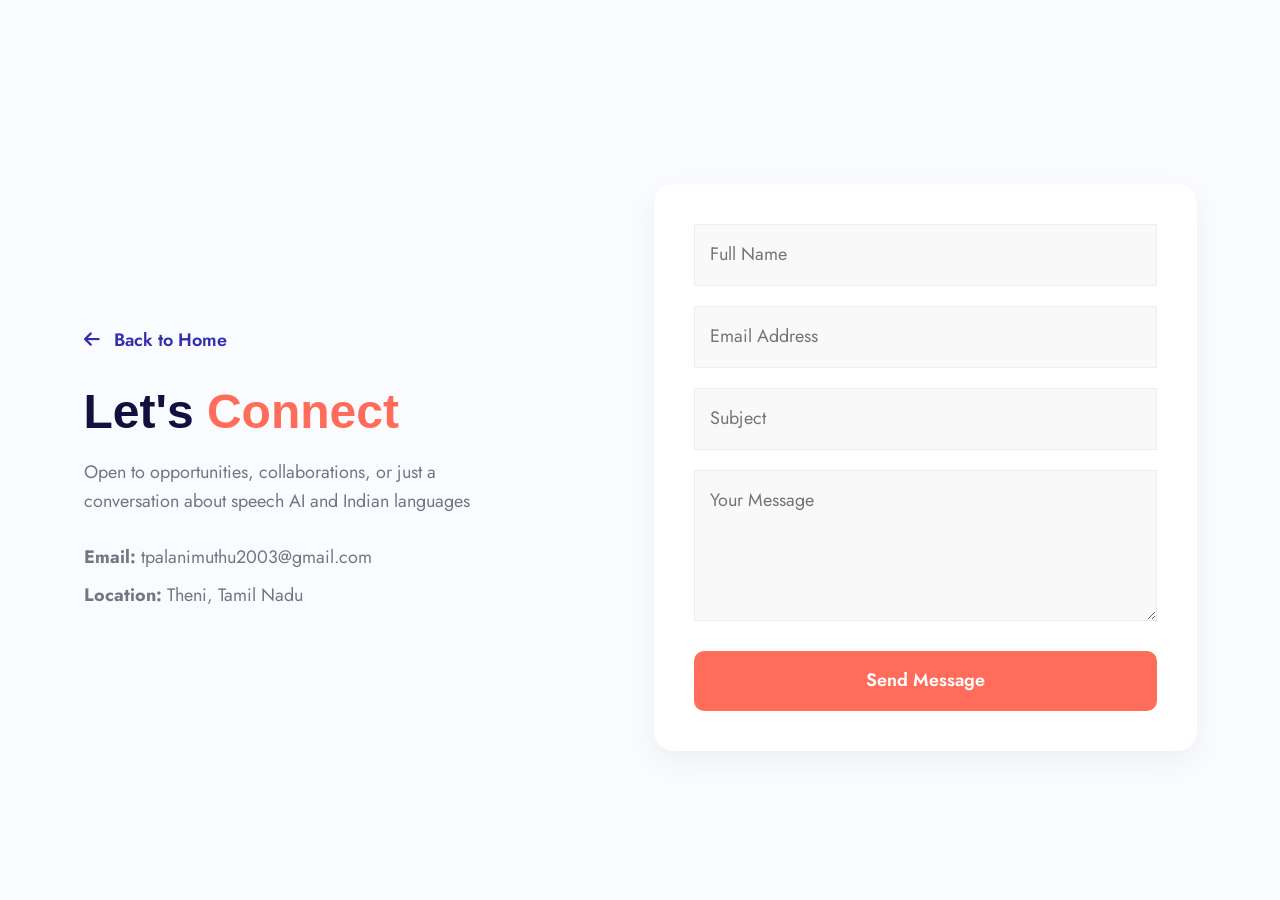
==== commit 868dac1a: "Update contact.html" ====
--- a/contact.html
+++ b/contact.html
@@ -8,16 +8,70 @@
   <meta name="author" content="Palanimuthu T">
   <link rel="icon" href="assets/img/favicon.png">
   <title>Contact | Palanimuthu T</title>
+
   <link rel="stylesheet" href="assets/css/plugins/bootstrap.min.css">
   <link rel="stylesheet" href="assets/css/plugins/fontawesome.min.css">
   <link rel="stylesheet" href="assets/css/plugins/animate.css">
   <link rel="stylesheet" href="assets/css/style.css">
+
   <style>
-    .cs_form_field { width: 100%; padding: 15px; border: 1px solid #eee; background: #f9f9f9; margin-bottom: 20px; transition: 0.3s; }
-    .cs_form_field:focus { border-color: #342EAD; outline: none; background: #fff; }
-    .cs_full_height { min-height: 100vh; display: flex; align-items: center; }
-
-    /* Success overlay */
+    /* ================= FORM ================= */
+    .cs_form_field {
+      width: 100%;
+      padding: 15px;
+      border: 1px solid #eee;
+      background: #f9f9f9;
+      margin-bottom: 20px;
+      transition: 0.3s;
+    }
+
+    .cs_form_field:focus {
+      border-color: #342EAD;
+      outline: none;
+      background: #fff;
+    }
+
+    /* ================= HERO HEIGHT ================= */
+    .cs_full_height {
+      min-height: 100vh;
+      display: flex;
+      align-items: center;
+    }
+
+    @media (max-width: 768px) {
+      .cs_full_height {
+        min-height: auto;
+        padding: 60px 0;
+      }
+    }
+
+    /* ================= FORM BOX ================= */
+    .cs_form_box {
+      padding: 40px;
+      background: #fff;
+      border-radius: 20px;
+      box-shadow: 0px 10px 30px rgba(0,0,0,0.05);
+    }
+
+    @media (max-width: 768px) {
+      .cs_form_box {
+        padding: 20px;
+      }
+    }
+
+    /* ================= CRITICAL FIX (YOUR ISSUE) ================= */
+    /* Prevent theme from reversing Bootstrap layout */
+    .cs_hero .row {
+      flex-direction: row !important;
+    }
+
+    @media (max-width: 768px) {
+      .cs_hero .row {
+        flex-direction: column !important;
+      }
+    }
+
+    /* ================= SUCCESS OVERLAY ================= */
     #success-overlay {
       display: none;
       position: fixed;
@@ -27,9 +81,11 @@
       align-items: center;
       justify-content: center;
     }
+
     #success-overlay.show {
       display: flex;
     }
+
     .success-box {
       background: #fff;
       border-radius: 20px;
@@ -39,6 +95,7 @@
       width: 90%;
       box-shadow: 0 20px 60px rgba(0,0,0,0.15);
     }
+
     .checkmark-circle {
       width: 80px;
       height: 80px;
@@ -48,46 +105,27 @@
       align-items: center;
       justify-content: center;
       margin: 0 auto 20px;
-      animation: popIn 0.4s ease;
-    }
+    }
+
     .checkmark-circle i {
       color: #fff;
       font-size: 36px;
     }
-    @keyframes popIn {
-      0% { transform: scale(0); opacity: 0; }
-      70% { transform: scale(1.15); }
-      100% { transform: scale(1); opacity: 1; }
-    }
-    .success-box h3 {
-      font-size: 22px;
-      font-weight: 700;
-      margin-bottom: 10px;
-      color: #111;
-    }
-    .success-box p {
-      color: #666;
-      font-size: 15px;
-      margin-bottom: 24px;
-    }
+
     .success-close {
       background: #ff6d5a;
       color: #fff;
       border: none;
       padding: 12px 30px;
       border-radius: 8px;
-      font-size: 15px;
       cursor: pointer;
     }
   </style>
 </head>
 
 <body>
-  <div class="cs_preloader cs_center">
-    <div class="cs_preloader_in"></div>
-  </div>
-
-  <!-- Success Overlay -->
+
+  <!-- SUCCESS -->
   <div id="success-overlay">
     <div class="success-box">
       <div class="checkmark-circle">
@@ -99,61 +137,81 @@
   </div>
 
   <main>
-    <section class="cs_hero cs_style_2 cs_filled_bg cs_full_height" data-src="assets/img/bg/hero_bg_2.svg">
+
+    <section class="cs_hero cs_style_2 cs_filled_bg cs_full_height"
+      data-src="assets/img/bg/hero_bg_2.svg">
+
       <div class="container">
-        <div class="row align-items-center">
-          
-          <!-- Left Side -->
-          <div class="col-lg-5">
+        <div class="row align-items-center g-4">
+
+          <!-- LEFT: TEXT (always first) -->
+          <div class="col-12 col-lg-5 order-1 order-lg-1">
+
             <div class="cs_section_heading cs_style_1">
+
               <div class="mb-4">
                 <a href="index.html" class="cs_font_18 cs_accent_color_2 cs_semi_bold">
                   <i class="fas fa-arrow-left me-2"></i> Back to Home
                 </a>
               </div>
-              <h2 class="cs_section_title cs_font_48 cs_semi_bold">Let's <span class="cs_accent_color">Connect</span></h2>
-              <p class="cs_height_20"></p>
-              <p class="cs_font_18">Open to opportunities, collaborations, or just a conversation about speech AI and Indian languages</p><br>
-              
-              <div class="cs_contact_info_boxes cs_mt_30">
+
+              <h2 class="cs_section_title cs_font_48 cs_semi_bold">
+                Let's <span class="cs_accent_color">Connect</span>
+              </h2>
+
+              <p class="cs_font_18 mt-3">
+                Open to opportunities, collaborations, or just a conversation about speech AI and Indian languages
+              </p>
+
+              <div class="mt-4">
                 <p class="mb-2"><strong>Email:</strong> tpalanimuthu2003@gmail.com</p>
                 <p class="mb-0"><strong>Location:</strong> Theni, Tamil Nadu</p>
               </div>
+
             </div>
+
           </div>
 
-          <!-- Right Side -->
-          <div class="col-lg-6 offset-lg-1">
-            <div class="cs_white_bg cs_radius_20" style="padding: 40px; box-shadow: 0px 10px 30px rgba(0,0,0,0.05);">
-              
+          <!-- RIGHT: FORM -->
+          <div class="col-12 col-lg-6 ms-lg-auto order-2 order-lg-2">
+
+            <div class="cs_form_box">
+
               <form id="contact-form" action="https://api.web3forms.com/submit" method="POST">
-                <input type="hidden" name="access_key" value="e2d8f630-9759-4cd4-87b4-bacd0fdb68c5">
-                <input type="text" name="Name" class="cs_form_field cs_radius_10" placeholder="Full Name" required>
-                <input type="email" name="Email" class="cs_form_field cs_radius_10" placeholder="Email Address" required>
-                <input type="text" name="Subject" class="cs_form_field cs_radius_10" placeholder="Subject">
-                <textarea name="Message" rows="4" class="cs_form_field cs_radius_10" placeholder="Your Message" required></textarea>
+
+                <input type="hidden" name="access_key"
+                  value="e2d8f630-9759-4cd4-87b4-bacd0fdb68c5">
+
+                <input type="text" name="Name" class="cs_form_field" placeholder="Full Name" required>
+
+                <input type="email" name="Email" class="cs_form_field" placeholder="Email Address" required>
+
+                <input type="text" name="Subject" class="cs_form_field" placeholder="Subject">
+
+                <textarea name="Message" rows="4" class="cs_form_field" placeholder="Your Message"
+                  required></textarea>
+
                 <button type="submit" class="cs_btn cs_style_1 w-100">
                   <span>Send Message</span>
                 </button>
+
               </form>
 
             </div>
+
           </div>
 
         </div>
       </div>
+
     </section>
+
   </main>
-
-  <script src="https://cdnjs.cloudflare.com/ajax/libs/gsap/3.12.2/gsap.min.js"></script>
-  <script src="assets/js/plugins/jquery-3.6.0.min.js"></script>
-  <script src="assets/js/plugins/wow.min.js"></script>
-  <script src="assets/js/main.js"></script>
 
   <script>
     const form = document.getElementById('contact-form');
 
-    form.addEventListener('submit', async function(e) {
+    form.addEventListener('submit', async function (e) {
       e.preventDefault();
 
       const data = new FormData(form);
@@ -177,4 +235,4 @@
   </script>
 
 </body>
-</html>+</html>
--- a/assets/css/style.css
+++ b/assets/css/style.css
@@ -37,6 +37,7 @@
 ----------------------------------------------------------------*/
 /* Google Fonts */
 @import url("https://fonts.googleapis.com/css2?family=Jost:wght@400;500;600;700&amp;family=Lexend+Deca:wght@400;500;600;700;800&amp;display=swap");
+
 body,
 html {
   color: #767682;
@@ -153,6 +154,7 @@
   text-decoration: none;
   color: #ff6d5a;
 }
+
 
 table {
   width: 100%;
@@ -3052,9 +3054,11 @@
 }
 @media (max-width: 575px) {
   .cs_hero.cs_style_2 .cs_hero_image_box {
+    position: relative;
+    top: auto;
+    left: auto;
     width: 100%;
-    height: initial;
-    padding-bottom: 140%;
+    height: auto;
   }
 }
 .cs_hero.cs_style_2 .cs_hero_image_box .cs_imagebox_img {
@@ -5356,5 +5360,42 @@
   overflow: hidden;
 }
 
-
-/*End Video Popup*//*# sourceMappingURL=style.css.map */+@media (max-width: 991px) {
+  .cs_happy_client {
+    display: none;
+  }
+}
+
+.circle-link:hover {
+  transform: translateX(4px);
+  box-shadow: 0 8px 20px rgba(255, 109, 90, 0.35);
+}
+.circle-link {
+  width: 42px;
+  height: 42px;
+  background: #ff6d5a;
+  color: #fff;
+  display: inline-flex;
+  align-items: center;
+  justify-content: center;
+  border-radius: 50%;
+  text-decoration: none;
+  font-size: 18px;
+  font-weight: bold;
+  transition: transform 0.2s ease, box-shadow 0.2s ease;
+}
+
+@media (max-width: 1199px) {
+  .cs_hero.cs_style_2 {
+    display: flex;
+    flex-direction: column;
+  }
+
+  .cs_hero.cs_style_2 .cs_hero_image_box {
+    position: relative;
+    width: 100%;
+    height: auto;
+    margin-bottom: 40px;
+  }
+}
+/*End Video Popup*//*# sourceMappingURL=style.css.map */
